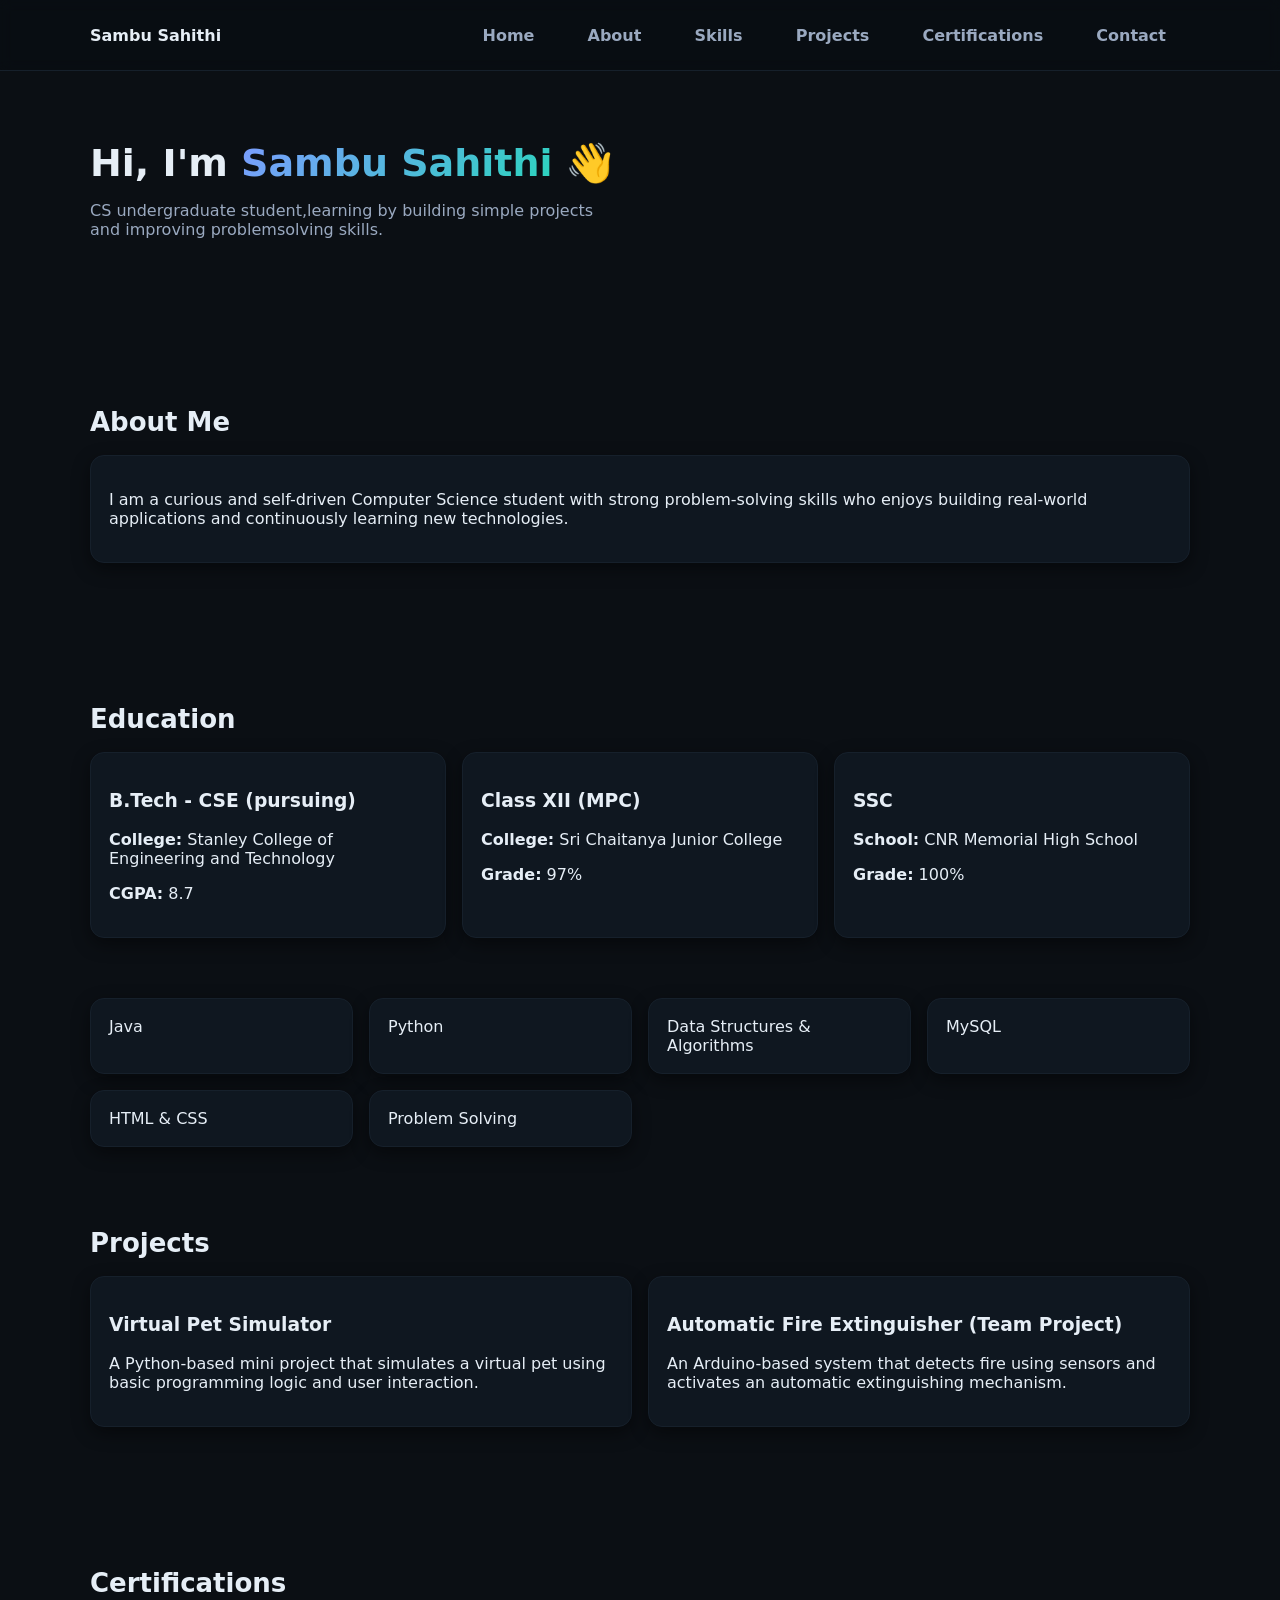
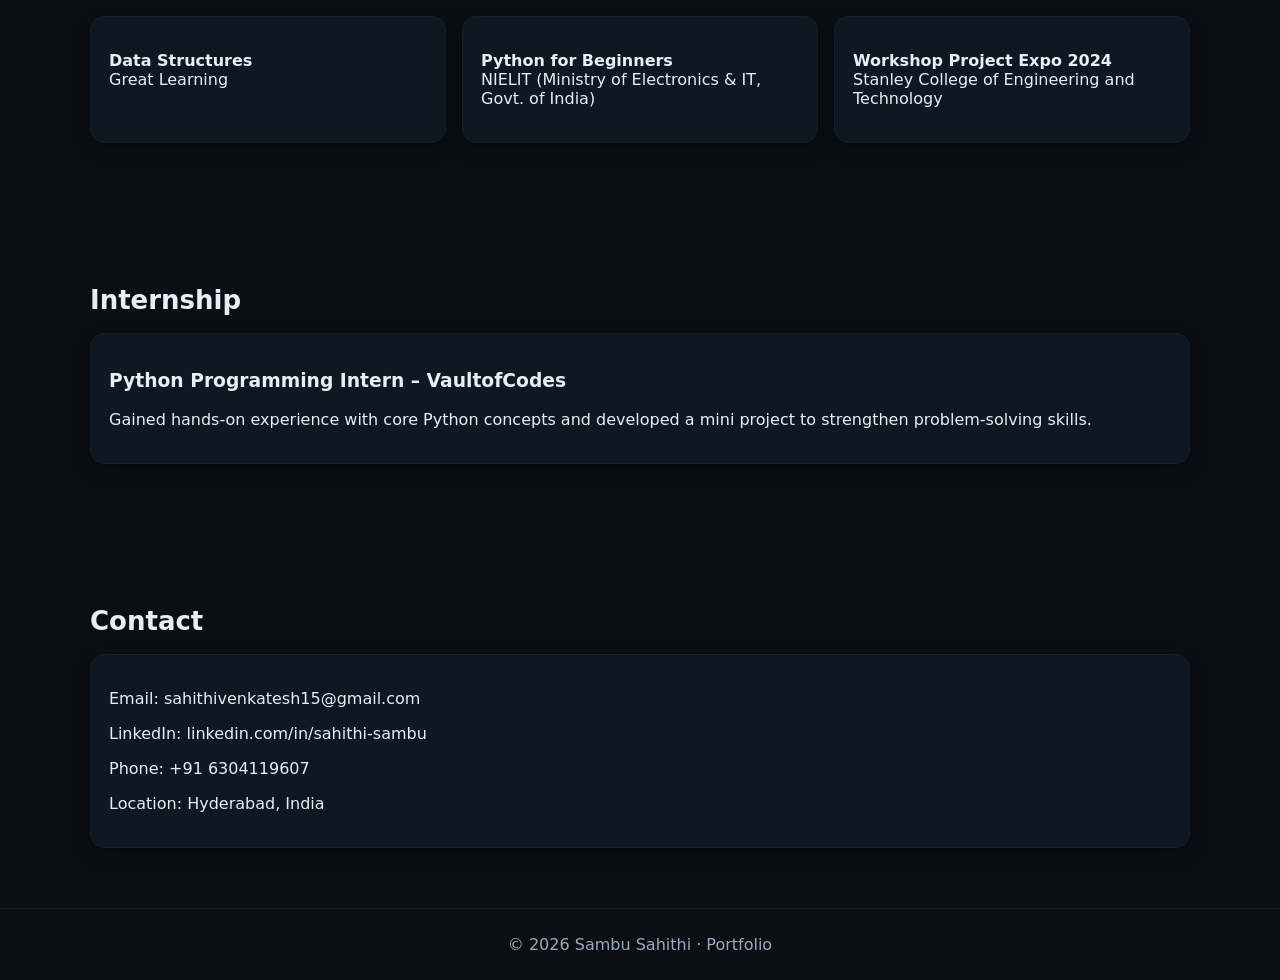
==== index.html @ d31cb3c0 "Update and rename sahithi.html to index.html" ====
<!DOCTYPE html>
<html lang="en">
<head>
  <meta charset="utf-8" />
  <meta name="viewport" content="width=device-width, initial-scale=1" />
  <title>Sambu Sahithi – Portfolio</title>
  <meta name="description" content="Portfolio of Sambu Sahithi, B.Tech student and Python learner." />

  <style>
    :root {
      --bg: #0b0f14;
      --panel: #0f1720;
      --text: #e6eef6;
      --muted: #9aa9c0;
      --accent: linear-gradient(135deg,#7c9cff,#2bd4bd);
      --border: #16202b;
      --radius: 14px;
      --shadow: 0 10px 30px rgba(2,8,23,.6);
      font-family: Inter, system-ui, -apple-system, Segoe UI, Roboto, Arial;
    }

    * { box-sizing: border-box; }
    body { margin:0; background:var(--bg); color:var(--text); }
    a { color:inherit; text-decoration:none; }
    .container { width:min(1100px,94%); margin:auto; }

    /* HEADER */
    header { position:sticky; top:0; z-index:100; backdrop-filter:blur(6px); background:rgba(8,12,18,.6); border-bottom:1px solid var(--border); }
    .header-inner { height:70px; display:flex; align-items:center; justify-content:space-between; }
    nav a { margin:0 14px; color:var(--muted); font-weight:600; padding:8px 10px; border-radius:8px; }
    nav a:hover { background:rgba(255,255,255,.04); color:var(--text); }

    /* HERO */
    .hero { display:grid; grid-template-columns:1.2fr .8fr; gap:30px; padding:70px 0; }
    .hero h1 { font-size:38px; margin:0 0 10px; }
    .accent { background:var(--accent); -webkit-background-clip:text; color:transparent; font-weight:800; }
    .lead { color:var(--muted); max-width:520px; }

    .meta { list-style:none; padding:0; margin:18px 0; display:flex; gap:14px; flex-wrap:wrap; color:var(--muted); }

    .cta { display:flex; gap:12px; flex-wrap:wrap; }

    /* BUTTONS */
    .btn { padding:10px 16px; border-radius:10px; background:var(--panel); border:1px solid var(--border); font-weight:600; }
    .btn.primary { background:linear-gradient(135deg,#7c9cff,#2bd4bd); color:#020617; }
    .btn.ghost { background:transparent; color:var(--muted); }

    /* PROFILE */
    .profile { background:var(--panel); border:1px solid var(--border); border-radius:18px; padding:22px; text-align:center; box-shadow:var(--shadow); }
    .avatar { width:150px; height:150px; border-radius:50%; object-fit:cover; border:3px solid #2bd4bd; margin-bottom:14px; }

    /* SECTIONS */
    section { padding:60px 0; }
    h2 { margin-bottom:18px; font-size:26px; }

    .grid { display:grid; gap:16px; }
    .grid-3 { grid-template-columns:repeat(auto-fit,minmax(240px,1fr)); }

    .card { background:var(--panel); border:1px solid var(--border); border-radius:14px; padding:18px; box-shadow:0 6px 18px rgba(0,0,0,.45); }

    footer { border-top:1px solid var(--border); text-align:center; padding:26px 0; color:var(--muted); }

    @media(max-width:900px){
      .hero{grid-template-columns:1fr; text-align:center;}
      .cta{justify-content:center;}
      nav{display:none;}
    }
  #typewriter{white-space:nowrap;}@keyframes blink{0%,50%{opacity:1}51%,100%{opacity:0}}.caret{display:inline-block;width:2px;height:1.1em;background:linear-gradient(180deg,#7c9cff,#2bd4bd);margin-left:6px;vertical-align:middle;animation:blink 1s infinite;} .cert-img{width:100%;border-radius:10px;margin-bottom:8px;}
</style>
</head>
<body>

<header>
  <div class="container header-inner">
    <strong>Sambu Sahithi</strong>
    <nav>
      <a href="#home">Home</a>
      <a href="#about">About</a>
      <a href="#skills">Skills</a>
      <a href="#projects">Projects</a>
      <a href="#certs">Certifications</a>
      <a href="#contact">Contact</a>
    </nav>
  </div>
</header>

<main class="container">

  <!-- HOME / HERO -->
  <section id="home" class="hero">
    <div>
      <h1>Hi, I'm <span class="accent"><span id="typewriter"></span></span> 👋</h1>
      <p class="lead">CS undergraduate student,learning by building simple projects and improving problemsolving skills.</p>

    
  </section>

  <!-- ABOUT -->
  <section id="about">
    <h2>About Me</h2>
    <div class="card">
      <p>
        I am a curious and self-driven Computer Science student with strong problem-solving skills who enjoys building real-world applications and continuously learning new technologies.
      </p>
    </div>
  </section>

  <!-- EDUCATION -->
  <section id="education">
  <h2>Education</h2>
  <div class="grid grid-3">

    <div class="card">
      <h3>B.Tech - CSE (pursuing)</h3>
      <p><strong>College:</strong> Stanley College of Engineering and Technology</p>
      <p><strong>CGPA:</strong> 8.7</p>

    </div>

    <div class="card">
      <h3>Class XII (MPC)</h3>
      <p><strong>College:</strong> Sri Chaitanya Junior College</p>
      <p><strong>Grade:</strong> 97%</p>
    </div>

    <div class="card">
      <h3>SSC</h3>
      <p><strong>School:</strong> CNR Memorial High School</p>
      <p><strong>Grade:</strong> 100%</p>
    </div>

  </div>
</section>

  <!-- SKILLS 
  <section id="skills">
    <h2>Skills</h2>
    <div class="grid grid-3">
      <div class="card">Java</div>
      <div class="card">Python</div>
      <div class="card">Logical Thinking</div>
      <div class="card">Problem Solving</div>
      <div class="card">HTML & CSS (Basics)</div>
      <div class="card">Willingness to Learn</div>
    </div>
  </section> -->
  <div class="grid grid-3">
  <div class="card">Java</div>
  <div class="card">Python</div>
  <div class="card">Data Structures & Algorithms</div>
  <div class="card">MySQL</div>
  <div class="card">HTML & CSS</div>
  <div class="card">Problem Solving</div>
</div>


  <!-- PROJECTS -->
<section id="projects">
  <h2>Projects</h2>
  <div class="grid grid-3">

    <div class="card">
      <h3>Virtual Pet Simulator</h3>
      <p>
        A Python-based mini project that simulates a virtual pet using basic programming logic and user interaction.
      </p>
    </div>

    <div class="card">
      <h3>Automatic Fire Extinguisher (Team Project)</h3>
      <p>
        An Arduino-based system that detects fire using sensors and activates an automatic extinguishing mechanism.
      </p>
    </div>

  </div>
</section>


  <!-- CERTIFICATIONS 
  <section id="certs">
  <h2>Certifications</h2>
  <div class="grid grid-3">
    <div class="card"><p><strong>Python for Beginners</strong><br>NIELIT, Govt. of India (2026)</p></div>
    <div class="card"><p><strong>Upcoming Certification</strong><br>Data / Software Domain</p></div>
  </div>
</section> -->
<!-- CERTIFICATIONS -->
<section id="certs">
  <h2>Certifications</h2>

  <div class="grid grid-3">
    <div class="card">
      <p><strong>Data Structures</strong><br>Great Learning</p>
    </div>

    <div class="card">
      <p>
        <strong>Python for Beginners</strong><br>
        NIELIT (Ministry of Electronics & IT, Govt. of India)
      </p>
    </div>


    <div class="card">
      <p><strong>Workshop Project Expo 2024</strong><br>
    Stanley College of Engineering and Technology</p>
    </div>
  </div>
</section>
<!-- internship-->
<section id="internship">
  <h2>Internship</h2>
  <div class="card">
    <h3>Python Programming Intern – VaultofCodes</h3>
    <p>
      Gained hands-on experience with core Python concepts and developed a mini project to strengthen problem-solving skills.
    </p>
  </div>
</section>


  <!-- CONTACT -->
  <section id="contact">
    <h2>Contact</h2>
    <div class="card">
      <p>Email: <a href="mailto:yourmail@gmail.com">sahithivenkatesh15@gmail.com</a></p>
       <p>LinkedIn:<a href="https://www.linkedin.com/in/sahithi-sambu" target="_blank" rel="noopener"> linkedin.com/in/sahithi-sambu</a>
      <p>Phone: <a href="tel:+916304119607">+91 6304119607</a></p>
        <p>Location: Hyderabad, India</p>
    </div>
  </section>

</main>

<footer>
  © 2026 Sambu Sahithi · Portfolio
</footer>

<script>
const text="Sambu Sahithi";
let i=0;
function type(){
 if(i<text.length){
  document.getElementById('typewriter').innerHTML+=text.charAt(i);
  i++;
  setTimeout(type,120);
 }
}
type();
</script>
</body>
</html>
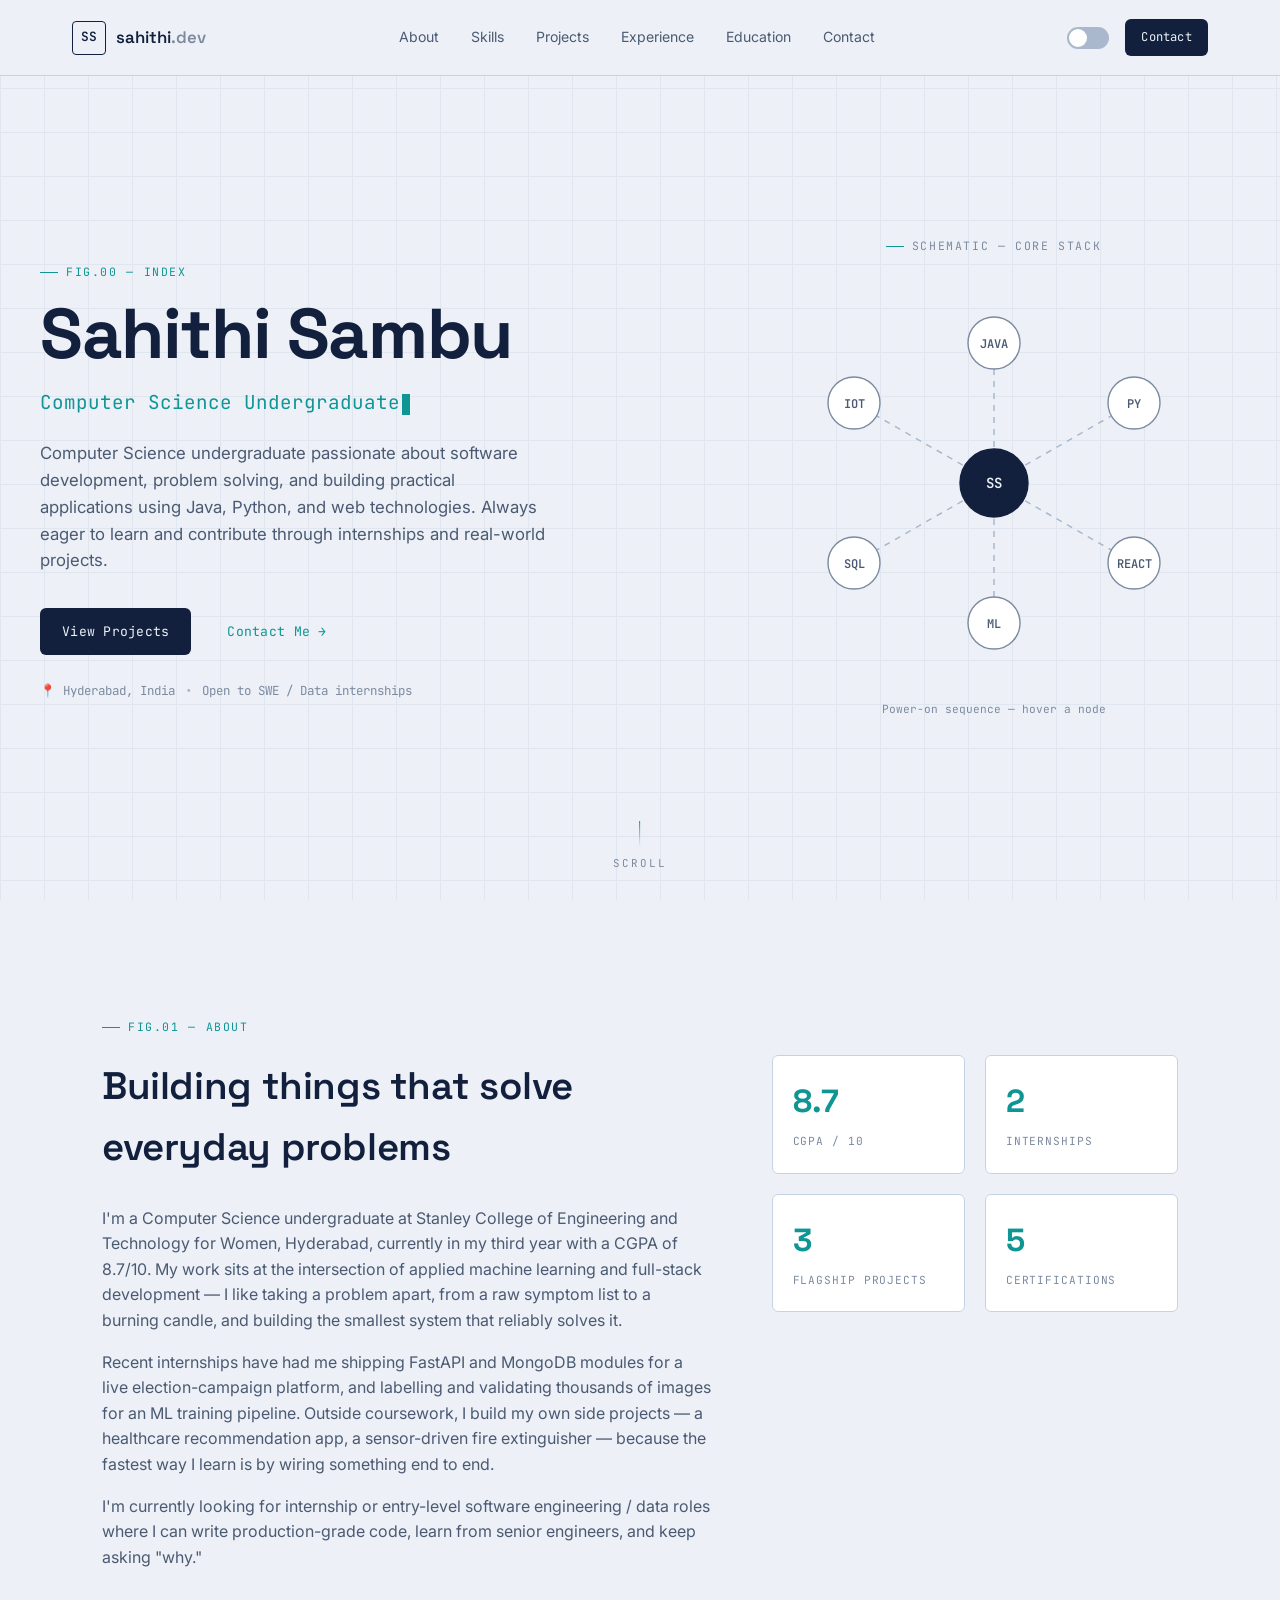
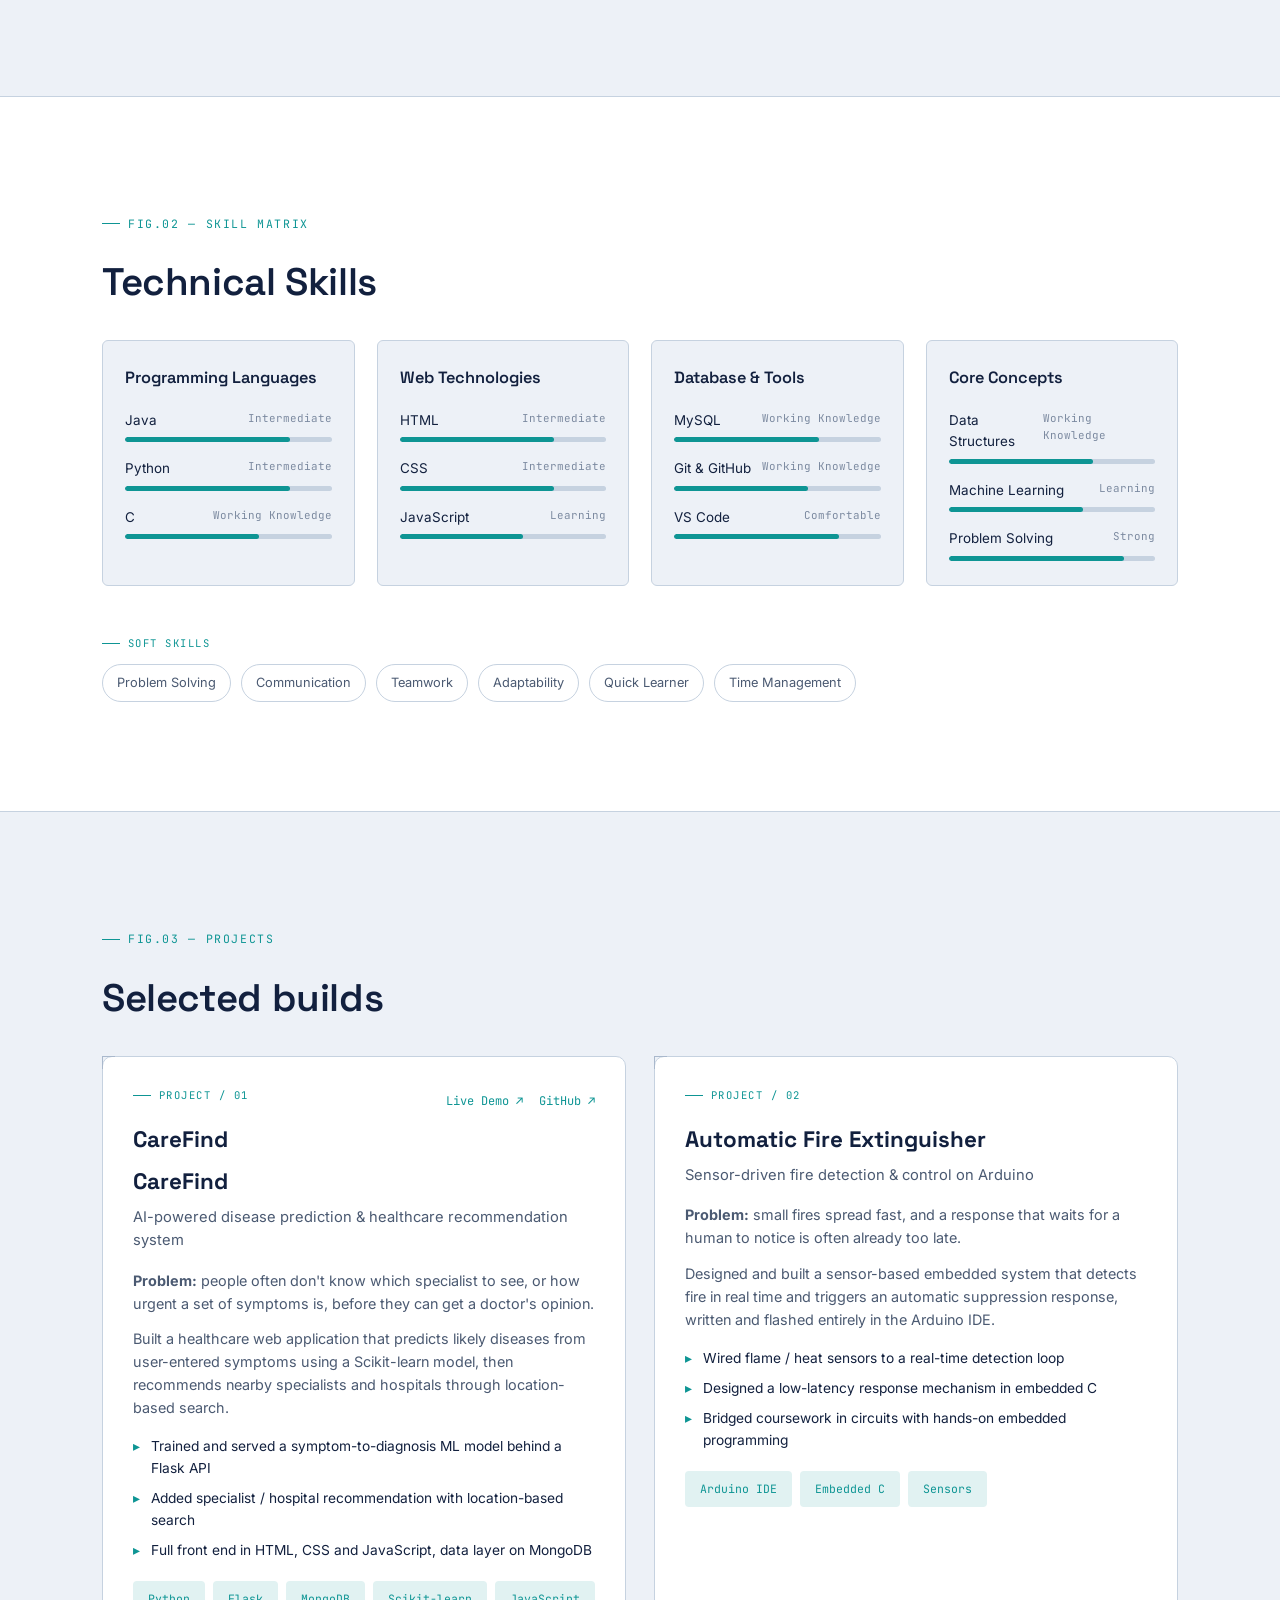
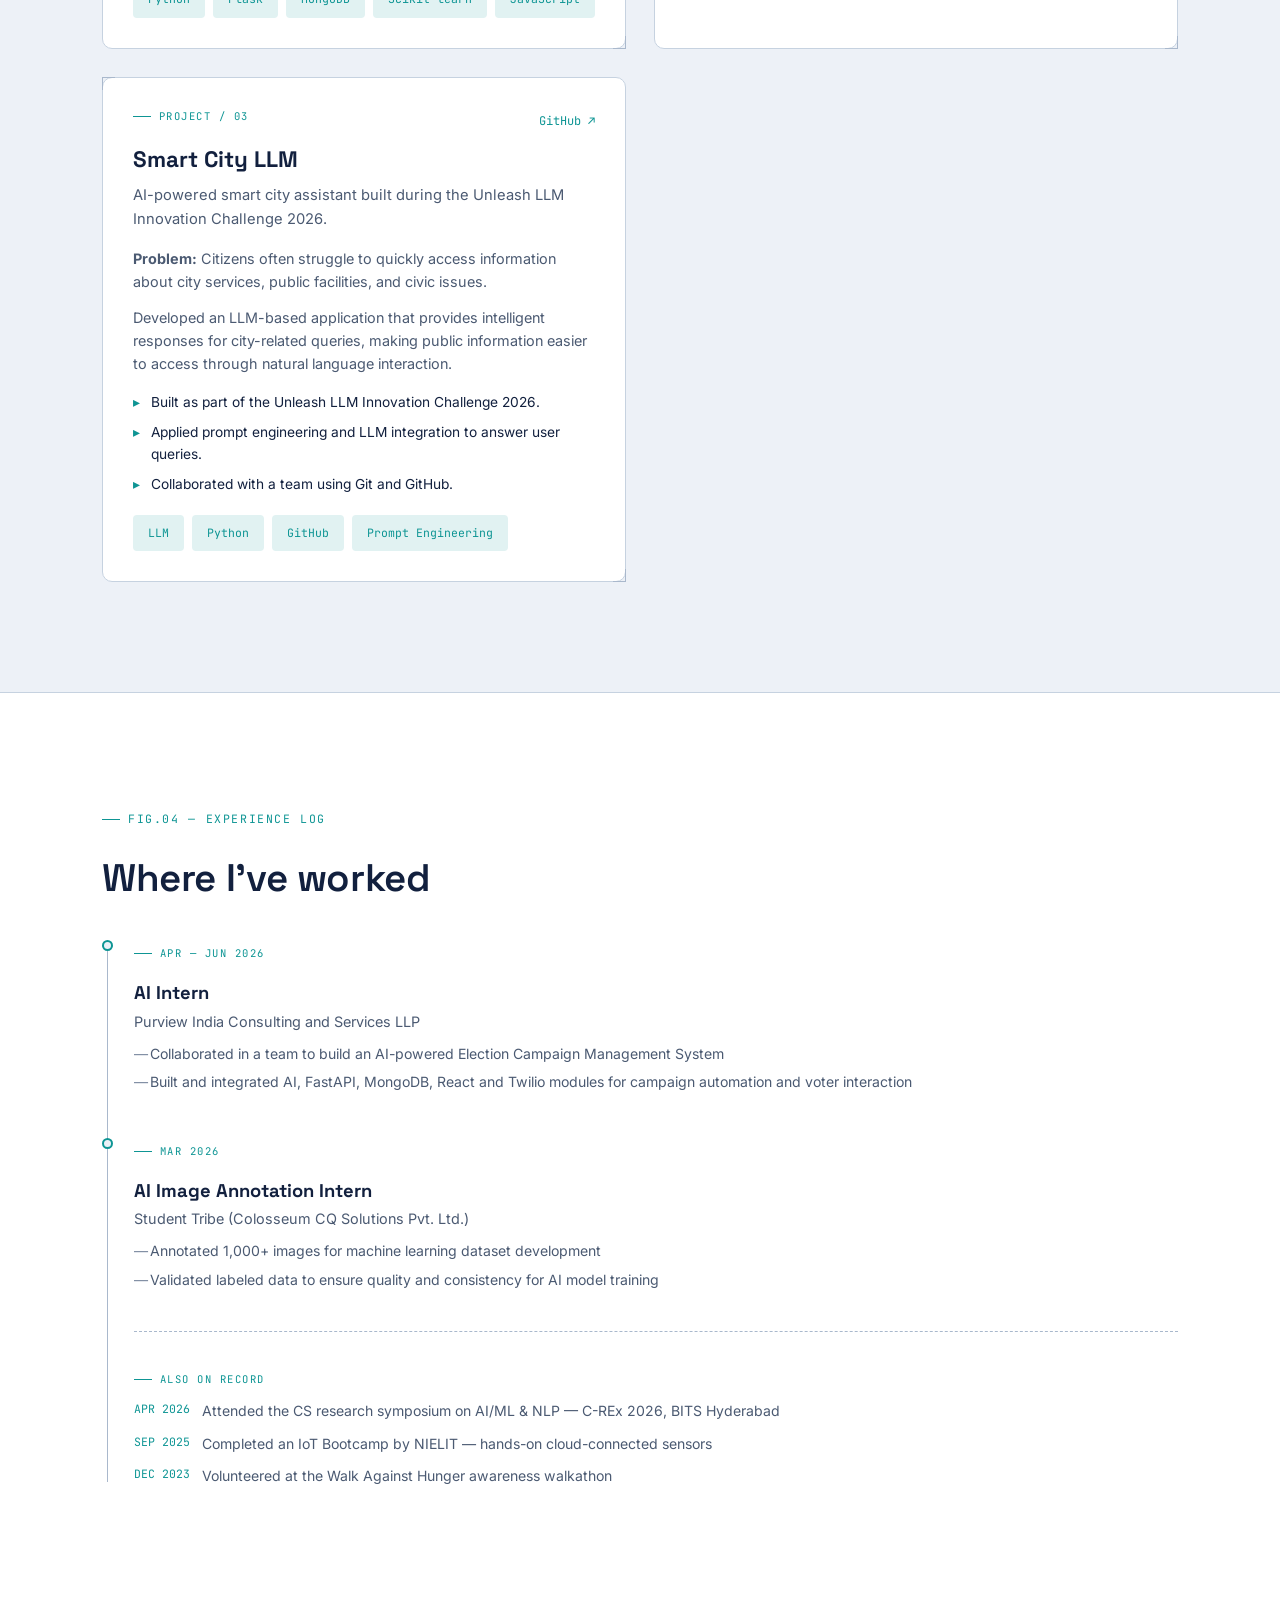
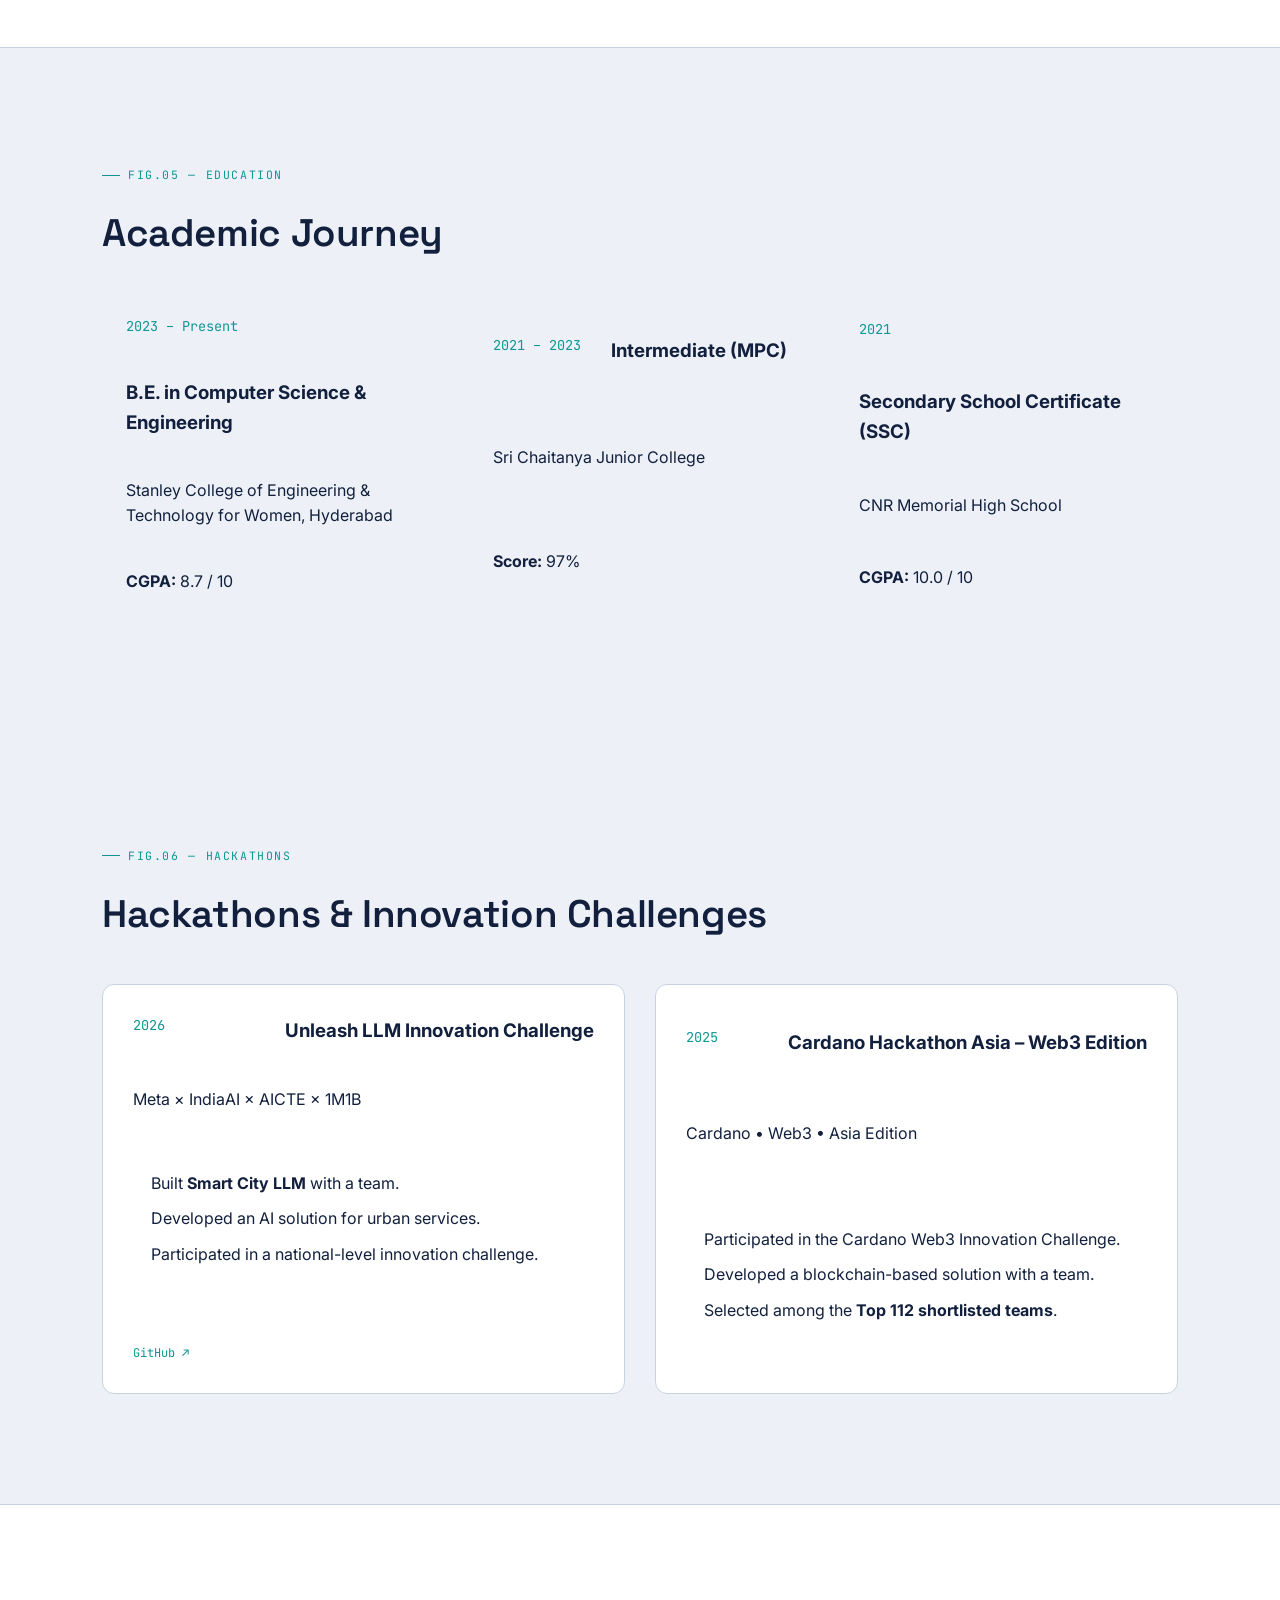
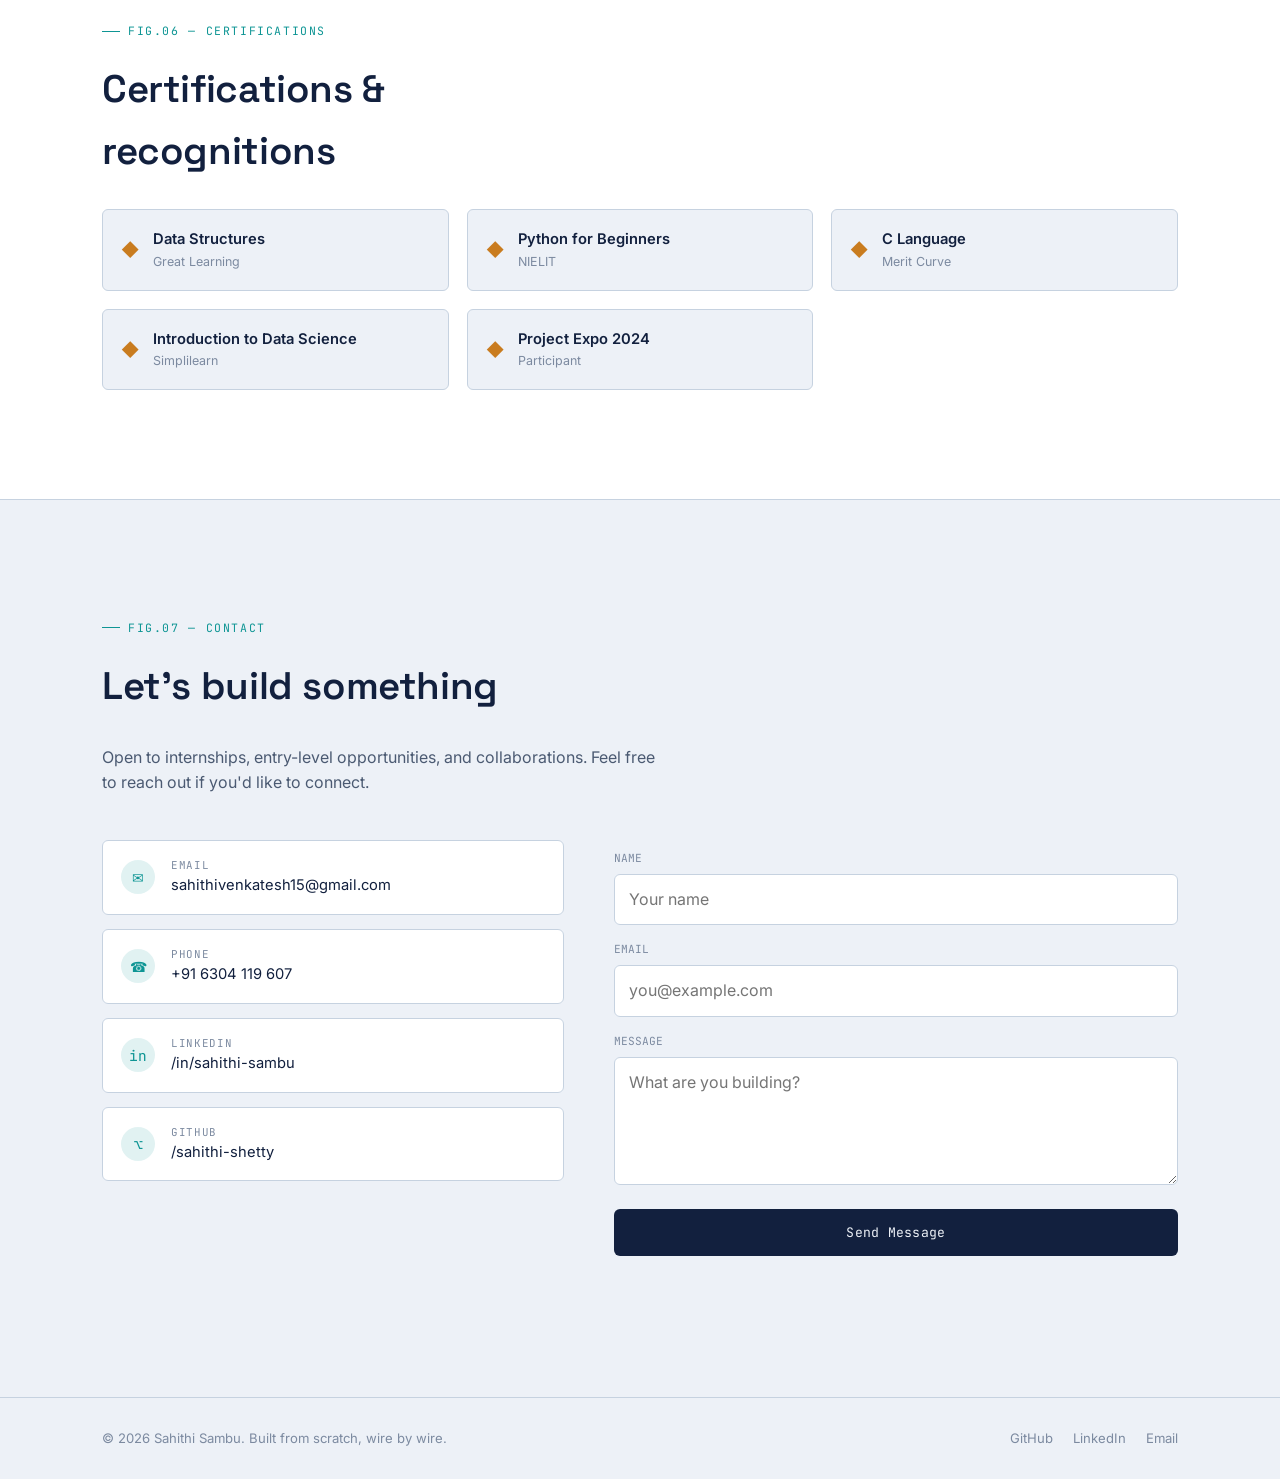
==== commit a320a881: "portfolio_redesign" ====
--- a/index.html
+++ b/index.html
@@ -1,253 +1,632 @@
 <!DOCTYPE html>
 <html lang="en">
 <head>
-  <meta charset="utf-8" />
-  <meta name="viewport" content="width=device-width, initial-scale=1" />
-  <title>Sambu Sahithi – Portfolio</title>
-  <meta name="description" content="Portfolio of Sambu Sahithi, B.Tech student and Python learner." />
-
-  <style>
-    :root {
-      --bg: #0b0f14;
-      --panel: #0f1720;
-      --text: #e6eef6;
-      --muted: #9aa9c0;
-      --accent: linear-gradient(135deg,#7c9cff,#2bd4bd);
-      --border: #16202b;
-      --radius: 14px;
-      --shadow: 0 10px 30px rgba(2,8,23,.6);
-      font-family: Inter, system-ui, -apple-system, Segoe UI, Roboto, Arial;
-    }
-
-    * { box-sizing: border-box; }
-    body { margin:0; background:var(--bg); color:var(--text); }
-    a { color:inherit; text-decoration:none; }
-    .container { width:min(1100px,94%); margin:auto; }
-
-    /* HEADER */
-    header { position:sticky; top:0; z-index:100; backdrop-filter:blur(6px); background:rgba(8,12,18,.6); border-bottom:1px solid var(--border); }
-    .header-inner { height:70px; display:flex; align-items:center; justify-content:space-between; }
-    nav a { margin:0 14px; color:var(--muted); font-weight:600; padding:8px 10px; border-radius:8px; }
-    nav a:hover { background:rgba(255,255,255,.04); color:var(--text); }
-
-    /* HERO */
-    .hero { display:grid; grid-template-columns:1.2fr .8fr; gap:30px; padding:70px 0; }
-    .hero h1 { font-size:38px; margin:0 0 10px; }
-    .accent { background:var(--accent); -webkit-background-clip:text; color:transparent; font-weight:800; }
-    .lead { color:var(--muted); max-width:520px; }
-
-    .meta { list-style:none; padding:0; margin:18px 0; display:flex; gap:14px; flex-wrap:wrap; color:var(--muted); }
-
-    .cta { display:flex; gap:12px; flex-wrap:wrap; }
-
-    /* BUTTONS */
-    .btn { padding:10px 16px; border-radius:10px; background:var(--panel); border:1px solid var(--border); font-weight:600; }
-    .btn.primary { background:linear-gradient(135deg,#7c9cff,#2bd4bd); color:#020617; }
-    .btn.ghost { background:transparent; color:var(--muted); }
-
-    /* PROFILE */
-    .profile { background:var(--panel); border:1px solid var(--border); border-radius:18px; padding:22px; text-align:center; box-shadow:var(--shadow); }
-    .avatar { width:150px; height:150px; border-radius:50%; object-fit:cover; border:3px solid #2bd4bd; margin-bottom:14px; }
-
-    /* SECTIONS */
-    section { padding:60px 0; }
-    h2 { margin-bottom:18px; font-size:26px; }
-
-    .grid { display:grid; gap:16px; }
-    .grid-3 { grid-template-columns:repeat(auto-fit,minmax(240px,1fr)); }
-
-    .card { background:var(--panel); border:1px solid var(--border); border-radius:14px; padding:18px; box-shadow:0 6px 18px rgba(0,0,0,.45); }
-
-    footer { border-top:1px solid var(--border); text-align:center; padding:26px 0; color:var(--muted); }
-
-    @media(max-width:900px){
-      .hero{grid-template-columns:1fr; text-align:center;}
-      .cta{justify-content:center;}
-      nav{display:none;}
-    }
-  #typewriter{white-space:nowrap;}@keyframes blink{0%,50%{opacity:1}51%,100%{opacity:0}}.caret{display:inline-block;width:2px;height:1.1em;background:linear-gradient(180deg,#7c9cff,#2bd4bd);margin-left:6px;vertical-align:middle;animation:blink 1s infinite;} .cert-img{width:100%;border-radius:10px;margin-bottom:8px;}
-</style>
+<meta charset="UTF-8">
+<meta name="viewport" content="width=device-width, initial-scale=1.0">
+<title>Sahithi Sambu — Computer Science Undergraduate &amp; Software Developer</title>
+<meta name="description" content="Portfolio of Sahithi Sambu, a Computer Science undergraduate in Hyderabad building with Java, Python, and machine learning — from disease-prediction web apps to Arduino fire detectors.">
+<meta name="keywords" content="Sahithi Sambu, Software Developer, Computer Science, Java, Python, React, Machine Learning, Hyderabad">
+<meta name="author" content="Sahithi Sambu">
+<meta property="og:title" content="Sahithi Sambu — Computer Science Undergraduate">
+<meta property="og:description" content="Portfolio: projects, skills and experience in software development and applied ML.">
+<meta property="og:type" content="website">
+<link rel="icon" href="data:image/svg+xml,%3Csvg xmlns='http://www.w3.org/2000/svg' viewBox='0 0 100 100'%3E%3Crect width='100' height='100' rx='20' fill='%2312203E'/%3E%3Ctext x='50' y='66' font-family='monospace' font-size='46' font-weight='700' fill='%232FD5C8' text-anchor='middle'%3ES%3C/text%3E%3C/svg%3E">
+<link rel="preconnect" href="https://fonts.googleapis.com">
+<link rel="preconnect" href="https://fonts.gstatic.com" crossorigin>
+<link href="https://fonts.googleapis.com/css2?family=Space+Grotesk:wght@400;500;600;700&family=Inter:wght@400;500;600&family=JetBrains+Mono:wght@400;500;600&display=swap" rel="stylesheet">
+<link rel="stylesheet" href="style.css">
 </head>
-<body>
-
-<header>
-  <div class="container header-inner">
-    <strong>Sambu Sahithi</strong>
-    <nav>
-      <a href="#home">Home</a>
-      <a href="#about">About</a>
-      <a href="#skills">Skills</a>
-      <a href="#projects">Projects</a>
-      <a href="#certs">Certifications</a>
-      <a href="#contact">Contact</a>
+<body data-theme="light">
+
+<!-- Grid backdrop -->
+<div class="blueprint-grid" aria-hidden="true"></div>
+
+<!-- ===== NAV ===== -->
+<header class="nav" id="nav">
+  <div class="nav-inner">
+    <a href="#top" class="logo" aria-label="Sahithi Sambu — home">
+      <span class="logo-mark">SS</span>
+      <span class="logo-text">sahithi<span class="dim">.dev</span></span>
+    </a>
+
+    <nav class="nav-links" id="navLinks">
+      <a href="#about" data-nav>About</a>
+      <a href="#skills" data-nav>Skills</a>
+      <a href="#projects" data-nav>Projects</a>
+      <a href="#experience" data-nav>Experience</a>
+      <a href="#education" data-nav>Education</a>
+      <a href="#contact" data-nav>Contact</a>
     </nav>
+
+    <div class="nav-actions">
+      <button class="theme-toggle" id="themeToggle" aria-label="Toggle dark mode" title="Toggle theme">
+        <span class="switch-track"><span class="switch-thumb"></span></span>
+      </button>
+      <a href="#contact" class="btn btn-small btn-solid">Contact</a>
+      <button class="hamburger" id="hamburger" aria-label="Open menu" aria-expanded="false">
+        <span></span><span></span><span></span>
+      </button>
+    </div>
   </div>
 </header>
 
-<main class="container">
-
-  <!-- HOME / HERO -->
-  <section id="home" class="hero">
-    <div>
-      <h1>Hi, I'm <span class="accent"><span id="typewriter"></span></span> 👋</h1>
-      <p class="lead">CS undergraduate student,learning by building simple projects and improving problemsolving skills.</p>
-
-    
+<main id="top">
+
+  <!-- ===== HERO ===== -->
+  <section class="hero" id="hero">
+    <div class="hero-inner">
+      <div class="hero-copy">
+        <p class="fig-label">FIG.00 — INDEX</p>
+        <h1 class="hero-name">Sahithi&nbsp;Sambu</h1>
+        <p class="hero-role">
+          <span class="typed" id="typedRole"></span><span class="cursor" aria-hidden="true">&nbsp;</span>
+        </p>
+        <p class="hero-tagline">
+          Computer Science undergraduate passionate about software development, problem solving, and building practical applications using Java, Python, and web technologies. Always eager to learn and contribute through internships and real-world projects.
+        </p>
+        <div class="hero-actions">
+          <a href="#projects" class="btn btn-solid">View Projects</a>
+          <a href="#contact" class="btn btn-ghost">Contact Me →</a>
+        </div>
+        <div class="hero-meta">
+          <span>📍 Hyderabad, India</span>
+          <span class="dot">•</span>
+          <span>Open to SWE / Data internships</span>
+        </div>
+      </div>
+
+      <div class="hero-diagram" aria-hidden="true">
+        <p class="fig-label diagram-label">SCHEMATIC — CORE STACK</p>
+        <svg id="circuitSvg" viewBox="0 0 420 420" fill="none" xmlns="http://www.w3.org/2000/svg">
+          <!-- traces -->
+          <g class="traces" stroke-width="1.5">
+            <path class="trace" d="M210 210 L210 70" />
+            <path class="trace" d="M210 210 L350 130" />
+            <path class="trace" d="M210 210 L350 290" />
+            <path class="trace" d="M210 210 L210 350" />
+            <path class="trace" d="M210 210 L70 290" />
+            <path class="trace" d="M210 210 L70 130" />
+          </g>
+          <!-- core -->
+          <g class="node node-core">
+            <circle cx="210" cy="210" r="34" />
+            <text x="210" y="215" text-anchor="middle">SS</text>
+          </g>
+          <!-- satellites -->
+          <g class="node" data-i="1"><circle cx="210" cy="70" r="26"/><text x="210" y="75" text-anchor="middle">JAVA</text></g>
+          <g class="node" data-i="2"><circle cx="350" cy="130" r="26"/><text x="350" y="135" text-anchor="middle">PY</text></g>
+          <g class="node" data-i="3"><circle cx="350" cy="290" r="26"/><text x="350" y="295" text-anchor="middle">REACT</text></g>
+          <g class="node" data-i="4"><circle cx="210" cy="350" r="26"/><text x="210" y="355" text-anchor="middle">ML</text></g>
+          <g class="node" data-i="5"><circle cx="70" cy="290" r="26"/><text x="70" y="295" text-anchor="middle">SQL</text></g>
+          <g class="node" data-i="6"><circle cx="70" cy="130" r="26"/><text x="70" y="135" text-anchor="middle">IOT</text></g>
+        </svg>
+        <p class="diagram-caption">Power-on sequence — hover a node</p>
+      </div>
+    </div>
+    <a href="#about" class="scroll-cue" aria-label="Scroll to About">
+      <span class="scroll-line"></span> SCROLL
+    </a>
   </section>
 
-  <!-- ABOUT -->
-  <section id="about">
-    <h2>About Me</h2>
-    <div class="card">
-      <p>
-        I am a curious and self-driven Computer Science student with strong problem-solving skills who enjoys building real-world applications and continuously learning new technologies.
-      </p>
+  <!-- ===== ABOUT ===== -->
+  <section class="section" id="about">
+    <div class="section-inner">
+      <p class="fig-label">FIG.01 — ABOUT</p>
+      <div class="about-grid">
+        <div class="about-copy">
+          <h2 class="section-title">Building things that solve everyday problems</h2>
+          <p>
+            I'm a Computer Science undergraduate at Stanley College of Engineering and Technology
+            for Women, Hyderabad, currently in my third year with a CGPA of 8.7/10. My work sits at
+            the intersection of applied machine learning and full-stack development — I like taking
+            a problem apart, from a raw symptom list to a burning candle, and building the smallest
+            system that reliably solves it.
+          </p>
+          <p>
+            Recent internships have had me shipping FastAPI and MongoDB modules for a live
+            election-campaign platform, and labelling and validating thousands of images for an ML
+            training pipeline. Outside coursework, I build my own side projects — a healthcare
+            recommendation app, a sensor-driven fire extinguisher — because the fastest way I learn
+            is by wiring something end to end.
+          </p>
+          <p>
+            I'm currently looking for internship or entry-level software engineering / data roles
+            where I can write production-grade code, learn from senior engineers, and keep asking "why."
+          </p>
+        </div>
+        <div class="about-readouts">
+          <div class="readout">
+            <span class="readout-value" data-count="8.7" data-decimal="true">0.0</span>
+            <span class="readout-label">CGPA / 10</span>
+          </div>
+          <div class="readout">
+            <span class="readout-value" data-count="2"></span>
+            <span class="readout-label">Internships</span>
+          </div>
+          <div class="readout">
+            <span class="readout-value" data-count="3">0</span>
+            <span class="readout-label">Flagship Projects</span>
+          </div>
+          <div class="readout">
+            <span class="readout-value" data-count="5">0</span>
+            <span class="readout-label">Certifications</span>
+          </div>
+        </div>
+      </div>
     </div>
   </section>
 
-  <!-- EDUCATION -->
-  <section id="education">
-  <h2>Education</h2>
-  <div class="grid grid-3">
-
-    <div class="card">
-      <h3>B.Tech - CSE (pursuing)</h3>
-      <p><strong>College:</strong> Stanley College of Engineering and Technology</p>
-      <p><strong>CGPA:</strong> 8.7</p>
-
-    </div>
-
-    <div class="card">
-      <h3>Class XII (MPC)</h3>
-      <p><strong>College:</strong> Sri Chaitanya Junior College</p>
-      <p><strong>Grade:</strong> 97%</p>
-    </div>
-
-    <div class="card">
-      <h3>SSC</h3>
-      <p><strong>School:</strong> CNR Memorial High School</p>
-      <p><strong>Grade:</strong> 100%</p>
+  <!-- ===== SKILLS ===== -->
+  <section class="section section-alt" id="skills">
+  <div class="section-inner">
+    <p class="fig-label">FIG.02 — SKILL MATRIX</p>
+    <h2 class="section-title">Technical Skills</h2>
+
+    <div class="skills-grid">
+
+      <!-- Languages -->
+      <div class="skill-card">
+        <h3>Programming Languages</h3>
+        <ul class="meter-list">
+          <li>
+            <div class="meter-row">
+              <span>Java</span>
+              <span class="meter-level">Intermediate</span>
+            </div>
+            <div class="meter"><div class="meter-fill" style="--w:80%"></div></div>
+          </li>
+
+          <li>
+            <div class="meter-row">
+              <span>Python</span>
+              <span class="meter-level">Intermediate</span>
+            </div>
+            <div class="meter"><div class="meter-fill" style="--w:80%"></div></div>
+          </li>
+
+          <li>
+            <div class="meter-row">
+              <span>C</span>
+              <span class="meter-level">Working Knowledge</span>
+            </div>
+            <div class="meter"><div class="meter-fill" style="--w:65%"></div></div>
+          </li>
+        </ul>
+      </div>
+
+      <!-- Web -->
+      <div class="skill-card">
+        <h3>Web Technologies</h3>
+        <ul class="meter-list">
+          <li>
+            <div class="meter-row">
+              <span>HTML</span>
+              <span class="meter-level">Intermediate</span>
+            </div>
+            <div class="meter"><div class="meter-fill" style="--w:75%"></div></div>
+          </li>
+
+          <li>
+            <div class="meter-row">
+              <span>CSS</span>
+              <span class="meter-level">Intermediate</span>
+            </div>
+            <div class="meter"><div class="meter-fill" style="--w:75%"></div></div>
+          </li>
+
+          <li>
+            <div class="meter-row">
+              <span>JavaScript</span>
+              <span class="meter-level">Learning</span>
+            </div>
+            <div class="meter"><div class="meter-fill" style="--w:60%"></div></div>
+          </li>
+        </ul>
+      </div>
+
+      <!-- Database & Tools -->
+      <div class="skill-card">
+        <h3>Database & Tools</h3>
+        <ul class="meter-list">
+          <li>
+            <div class="meter-row">
+              <span>MySQL</span>
+              <span class="meter-level">Working Knowledge</span>
+            </div>
+            <div class="meter"><div class="meter-fill" style="--w:70%"></div></div>
+          </li>
+
+          <li>
+            <div class="meter-row">
+              <span>Git & GitHub</span>
+              <span class="meter-level">Working Knowledge</span>
+            </div>
+            <div class="meter"><div class="meter-fill" style="--w:65%"></div></div>
+          </li>
+
+          <li>
+            <div class="meter-row">
+              <span>VS Code</span>
+              <span class="meter-level">Comfortable</span>
+            </div>
+            <div class="meter"><div class="meter-fill" style="--w:80%"></div></div>
+          </li>
+        </ul>
+      </div>
+
+      <!-- Core Concepts -->
+      <div class="skill-card">
+        <h3>Core Concepts</h3>
+        <ul class="meter-list">
+          <li>
+            <div class="meter-row">
+              <span>Data Structures</span>
+              <span class="meter-level">Working Knowledge</span>
+            </div>
+            <div class="meter"><div class="meter-fill" style="--w:70%"></div></div>
+          </li>
+
+          <li>
+            <div class="meter-row">
+              <span>Machine Learning</span>
+              <span class="meter-level">Learning</span>
+            </div>
+            <div class="meter"><div class="meter-fill" style="--w:65%"></div></div>
+          </li>
+
+          <li>
+            <div class="meter-row">
+              <span>Problem Solving</span>
+              <span class="meter-level">Strong</span>
+            </div>
+            <div class="meter"><div class="meter-fill" style="--w:85%"></div></div>
+          </li>
+        </ul>
+      </div>
+
+    </div>
+
+    <div class="soft-skills">
+      <span class="fig-label small">SOFT SKILLS</span>
+
+      <div class="chip-row">
+        <span class="chip">Problem Solving</span>
+        <span class="chip">Communication</span>
+        <span class="chip">Teamwork</span>
+        <span class="chip">Adaptability</span>
+        <span class="chip">Quick Learner</span>
+        <span class="chip">Time Management</span>
+      </div>
     </div>
 
   </div>
 </section>
-
-  <!-- SKILLS 
-  <section id="skills">
-    <h2>Skills</h2>
-    <div class="grid grid-3">
-      <div class="card">Java</div>
-      <div class="card">Python</div>
-      <div class="card">Logical Thinking</div>
-      <div class="card">Problem Solving</div>
-      <div class="card">HTML & CSS (Basics)</div>
-      <div class="card">Willingness to Learn</div>
-    </div>
-  </section> -->
-  <div class="grid grid-3">
-  <div class="card">Java</div>
-  <div class="card">Python</div>
-  <div class="card">Data Structures & Algorithms</div>
-  <div class="card">MySQL</div>
-  <div class="card">HTML & CSS</div>
-  <div class="card">Problem Solving</div>
-</div>
-
-
-  <!-- PROJECTS -->
-<section id="projects">
-  <h2>Projects</h2>
-  <div class="grid grid-3">
-
-    <div class="card">
-      <h3>Virtual Pet Simulator</h3>
-      <p>
-        A Python-based mini project that simulates a virtual pet using basic programming logic and user interaction.
-      </p>
-    </div>
-
-    <div class="card">
-      <h3>Automatic Fire Extinguisher (Team Project)</h3>
-      <p>
-        An Arduino-based system that detects fire using sensors and activates an automatic extinguishing mechanism.
-      </p>
-    </div>
-
+  <!-- ===== PROJECTS ===== -->
+  <section class="section" id="projects">
+    <div class="section-inner">
+      <p class="fig-label">FIG.03 — PROJECTS</p>
+      <h2 class="section-title">Selected builds</h2>
+      <div class="project-grid">
+
+        <article class="project-card">
+          <div class="project-card-top">
+    <span class="fig-label small">PROJECT / 01</span>
+
+    <div class="project-links">
+        <a href="https://carefind.onrender.com/" target="_blank" rel="noopener">
+            Live Demo ↗
+        </a>
+
+        <a href="https://github.com/sahithi-shetty/CareFind" target="_blank" rel="noopener">
+            GitHub ↗
+        </a>
+    </div>
+</div> <!-- THIS WAS MISSING -->
+
+<h3>CareFind</h3>
+          <h3>CareFind</h3>
+          <p class="project-sub">AI-powered disease prediction &amp; healthcare recommendation system</p>
+          <p class="project-problem">
+            <strong>Problem:</strong> people often don't know which specialist to see, or how urgent
+            a set of symptoms is, before they can get a doctor's opinion.
+          </p>
+          <p class="project-detail">
+            Built a healthcare web application that predicts likely diseases from user-entered
+            symptoms using a Scikit-learn model, then recommends nearby specialists and hospitals
+            through location-based search.
+          </p>
+          <ul class="project-achievements">
+            <li>Trained and served a symptom-to-diagnosis ML model behind a Flask API</li>
+            <li>Added specialist / hospital recommendation with location-based search</li>
+            <li>Full front end in HTML, CSS and JavaScript, data layer on MongoDB</li>
+          </ul>
+          <div class="tech-row">
+            <span class="chip mono">Python</span><span class="chip mono">Flask</span>
+            <span class="chip mono">MongoDB</span><span class="chip mono">Scikit-learn</span>
+            <span class="chip mono">JavaScript</span>
+          </div>
+        </article>
+
+        <article class="project-card">
+          <div class="project-card-top">
+            <span class="fig-label small">PROJECT / 02</span>
+            <div class="project-links">
+            </div>
+          </div>
+          <h3>Automatic Fire Extinguisher</h3>
+          <p class="project-sub">Sensor-driven fire detection &amp; control on Arduino</p>
+          <p class="project-problem">
+            <strong>Problem:</strong> small fires spread fast, and a response that waits for a human
+            to notice is often already too late.
+          </p>
+          <p class="project-detail">
+            Designed and built a sensor-based embedded system that detects fire in real time and
+            triggers an automatic suppression response, written and flashed entirely in the Arduino
+            IDE.
+          </p>
+          <ul class="project-achievements">
+            <li>Wired flame / heat sensors to a real-time detection loop</li>
+            <li>Designed a low-latency response mechanism in embedded C</li>
+            <li>Bridged coursework in circuits with hands-on embedded programming</li>
+          </ul>
+          <div class="tech-row">
+            <span class="chip mono">Arduino IDE</span><span class="chip mono">Embedded C</span>
+            <span class="chip mono">Sensors</span>
+          </div>
+        </article>
+        <article class="project-card">
+  <div class="project-card-top">
+    <span class="fig-label small">PROJECT / 03</span>
+
+    <div class="project-links">
+      <a href="https://github.com/sahithi-shetty/smart-city-llm" target="_blank" rel="noopener">
+        GitHub ↗
+      </a>
+    </div>
+  </div>
+
+  <h3>Smart City LLM</h3>
+
+  <p class="project-sub">
+    AI-powered smart city assistant built during the Unleash LLM Innovation Challenge 2026.
+  </p>
+
+  <p class="project-problem">
+    <strong>Problem:</strong> Citizens often struggle to quickly access information about city services, public facilities, and civic issues.
+  </p>
+
+  <p class="project-detail">
+    Developed an LLM-based application that provides intelligent responses for city-related queries, making public information easier to access through natural language interaction.
+  </p>
+
+  <ul class="project-achievements">
+    <li>Built as part of the Unleash LLM Innovation Challenge 2026.</li>
+    <li>Applied prompt engineering and LLM integration to answer user queries.</li>
+    <li>Collaborated with a team using Git and GitHub.</li>
+  </ul>
+
+  <div class="tech-row">
+    <span class="chip mono">LLM</span>
+    <span class="chip mono">Python</span>
+    <span class="chip mono">GitHub</span>
+    <span class="chip mono">Prompt Engineering</span>
+  </div>
+</article>
+
+      </div>
+    </div>
+  </section>
+
+  <!-- ===== EXPERIENCE ===== -->
+  <section class="section section-alt" id="experience">
+    <div class="section-inner">
+      <p class="fig-label">FIG.04 — EXPERIENCE LOG</p>
+      <h2 class="section-title">Where I've worked</h2>
+
+      <div class="timeline">
+        <div class="timeline-item">
+          <div class="timeline-dot"></div>
+          <div class="timeline-content">
+            <span class="fig-label small">APR — JUN 2026</span>
+            <h3>AI Intern</h3>
+            <p class="timeline-org">Purview India Consulting and Services LLP</p>
+            <ul>
+              <li>Collaborated in a team to build an AI-powered Election Campaign Management System</li>
+              <li>Built and integrated AI, FastAPI, MongoDB, React and Twilio modules for campaign automation and voter interaction</li>
+            </ul>
+          </div>
+        </div>
+
+        <div class="timeline-item">
+          <div class="timeline-dot"></div>
+          <div class="timeline-content">
+            <span class="fig-label small">MAR 2026</span>
+            <h3>AI Image Annotation Intern</h3>
+            <p class="timeline-org">Student Tribe (Colosseum CQ Solutions Pvt. Ltd.)</p>
+            <ul>
+              <li>Annotated 1,000+ images for machine learning dataset development</li>
+              <li>Validated labeled data to ensure quality and consistency for AI model training</li>
+            </ul>
+          </div>
+        </div>
+
+        
+
+      <div class="activity-log">
+        <span class="fig-label small">ALSO ON RECORD</span>
+        <ul class="activity-list">
+          <li><span class="mono-date">APR 2026</span> Attended the CS research symposium on AI/ML &amp; NLP — C-REx 2026, BITS Hyderabad</li>
+          <li><span class="mono-date">SEP 2025</span> Completed an IoT Bootcamp by NIELIT — hands-on cloud-connected sensors</li>
+          <li><span class="mono-date">DEC 2023</span> Volunteered at the Walk Against Hunger awareness walkathon</li>
+        </ul>
+      </div>
+    </div>
+  </section>
+
+  <!-- ===== EDUCATION ===== -->
+  <section class="section" id="education">
+  <div class="section-inner">
+    <p class="fig-label">FIG.05 — EDUCATION</p>
+    <h2 class="section-title">Academic Journey</h2>
+
+    <div class="education-grid">
+
+      <article class="edu-card">
+        <span class="edu-year">2023 – Present</span>
+        <h3>B.E. in Computer Science & Engineering</h3>
+        <p class="edu-school">
+          Stanley College of Engineering & Technology for Women, Hyderabad
+        </p>
+        <p><strong>CGPA:</strong> 8.7 / 10</p>
+      </article>
+
+      <article class="edu-card">
+        <span class="edu-year">2021 – 2023</span>
+        <h3>Intermediate (MPC)</h3>
+        <p class="edu-school">
+          Sri Chaitanya Junior College
+        </p>
+        <p><strong>Score:</strong> 97%</p>
+      </article>
+
+      <article class="edu-card">
+        <span class="edu-year">2021</span>
+        <h3>Secondary School Certificate (SSC)</h3>
+        <p class="edu-school">
+          CNR Memorial High School
+        </p>
+        <p><strong>CGPA:</strong> 10.0 / 10</p>
+      </article>
+
+    </div>
   </div>
 </section>
 
-
-  <!-- CERTIFICATIONS 
-  <section id="certs">
-  <h2>Certifications</h2>
-  <div class="grid grid-3">
-    <div class="card"><p><strong>Python for Beginners</strong><br>NIELIT, Govt. of India (2026)</p></div>
-    <div class="card"><p><strong>Upcoming Certification</strong><br>Data / Software Domain</p></div>
-  </div>
-</section> -->
-<!-- CERTIFICATIONS -->
-<section id="certs">
-  <h2>Certifications</h2>
-
-  <div class="grid grid-3">
-    <div class="card">
-      <p><strong>Data Structures</strong><br>Great Learning</p>
-    </div>
-
-    <div class="card">
-      <p>
-        <strong>Python for Beginners</strong><br>
-        NIELIT (Ministry of Electronics & IT, Govt. of India)
-      </p>
-    </div>
-
-
-    <div class="card">
-      <p><strong>Workshop Project Expo 2024</strong><br>
-    Stanley College of Engineering and Technology</p>
+ <!-- ===== HACKATHONS ===== -->
+<section class="section" id="hackathons">
+  <div class="section-inner">
+    <p class="fig-label">FIG.06 — HACKATHONS</p>
+
+    <h2 class="section-title">Hackathons & Innovation Challenges</h2>
+
+    <div class="education-grid">
+
+      <!-- Hackathon 1 -->
+      <article class="edu-card">
+        <span class="edu-year">2026</span>
+
+        <h3>Unleash LLM Innovation Challenge</h3>
+
+        <p class="edu-school">
+          Meta × IndiaAI × AICTE × 1M1B
+        </p>
+
+        <ul>
+          <li>Built <strong>Smart City LLM</strong> with a team.</li>
+          <li>Developed an AI solution for urban services.</li>
+          <li>Participated in a national-level innovation challenge.</li>
+        </ul>
+
+        <div class="project-links">
+          <a href="YOUR_GITHUB_LINK" target="_blank">GitHub ↗</a>
+        </div>
+      </article>
+
+      <!-- Hackathon 2 -->
+      <article class="edu-card">
+        <span class="edu-year">2025</span>
+
+        <h3>Cardano Hackathon Asia – Web3 Edition</h3>
+
+        <p class="edu-school">
+          Cardano • Web3 • Asia Edition
+        </p>
+
+        <ul>
+          <li>Participated in the Cardano Web3 Innovation Challenge.</li>
+          <li>Developed a blockchain-based solution with a team.</li>
+          <li>Selected among the <strong>Top 112 shortlisted teams</strong>.</li>
+        </ul>
+
+        
+      </article>
+
     </div>
   </div>
 </section>
-<!-- internship-->
-<section id="internship">
-  <h2>Internship</h2>
-  <div class="card">
-    <h3>Python Programming Intern – VaultofCodes</h3>
-    <p>
-      Gained hands-on experience with core Python concepts and developed a mini project to strengthen problem-solving skills.
-    </p>
+  <!-- ===== CERTIFICATIONS ===== -->
+  <section class="section section-alt" id="certifications">
+    <div class="section-inner">
+      <p class="fig-label">FIG.06 — CERTIFICATIONS</p>
+      <h2 class="section-title">Certifications &amp; recognitions</h2>
+      <div class="cert-grid">
+        <div class="cert-badge"><span class="cert-icon">◆</span><div><h4>Data Structures</h4><p>Great Learning</p></div></div>
+        <div class="cert-badge"><span class="cert-icon">◆</span><div><h4>Python for Beginners</h4><p>NIELIT</p></div></div>
+        <div class="cert-badge"><span class="cert-icon">◆</span><div><h4>C Language</h4><p>Merit Curve</p></div></div>
+        <div class="cert-badge"><span class="cert-icon">◆</span><div><h4>Introduction to Data Science</h4><p>Simplilearn</p></div></div>
+        <div class="cert-badge"><span class="cert-icon">◆</span><div><h4>Project Expo 2024</h4><p>Participant</p></div></div>
+      </div>
+    </div>
+  </section>
+
+  <!-- ===== CONTACT ===== -->
+  <section class="section contact-section" id="contact">
+    <div class="section-inner">
+      <p class="fig-label">FIG.07 — CONTACT</p>
+      <h2 class="section-title">Let's build something</h2>
+      <p class="contact-intro">
+        Open to internships, entry-level opportunities, and collaborations. Feel free to reach out if you'd like to connect.
+      </p>
+
+      <div class="contact-grid">
+        <div class="contact-links">
+          <a class="contact-link" href="mailto:sahithivenkatesh15@gmail.com">
+            <span class="contact-icon">✉</span>
+            <span><span class="contact-label">Email</span><span class="contact-value">sahithivenkatesh15@gmail.com</span></span>
+          </a>
+          <a class="contact-link" href="tel:+916304119607">
+            <span class="contact-icon">☎</span>
+            <span><span class="contact-label">Phone</span><span class="contact-value">+91 6304 119 607</span></span>
+          </a>
+          <a class="contact-link" href="https://linkedin.com/in/sahithi-sambu" target="_blank" rel="noopener">
+            <span class="contact-icon">in</span>
+            <span><span class="contact-label">LinkedIn</span><span class="contact-value">/in/sahithi-sambu</span></span>
+          </a>
+          <a class="contact-link" href="https://github.com/sahithi-shetty" target="_blank" rel="noopener">
+            <span class="contact-icon">⌥</span>
+            <span><span class="contact-label">GitHub</span><span class="contact-value">/sahithi-shetty</span></span>
+          </a>
+        </div>
+
+        <form class="contact-form" id="contactForm">
+          <label for="cf-name">Name</label>
+          <input type="text" id="cf-name" name="name" required placeholder="Your name">
+          <label for="cf-email">Email</label>
+          <input type="email" id="cf-email" name="email" required placeholder="you@example.com">
+          <label for="cf-message">Message</label>
+          <textarea id="cf-message" name="message" rows="4" required placeholder="What are you building?"></textarea>
+          <button type="submit" class="btn btn-solid full-width">Send Message</button>
+          <p class="form-note" id="formNote"></p>
+        </form>
+      </div>
+    </div>
+  </section>
+
+</main>
+
+<footer class="footer">
+  <div class="footer-inner">
+    <span>© 2026 Sahithi Sambu. Built from scratch, wire by wire.</span>
+    <div class="footer-social">
+      <a href="https://github.com/sahithi-shetty" target="_blank" rel="noopener" aria-label="GitHub">GitHub</a>
+      <a href="https://linkedin.com/in/sahithi-sambu" target="_blank" rel="noopener" aria-label="LinkedIn">LinkedIn</a>
+      <a href="mailto:sahithivenkatesh15@gmail.com" aria-label="Email">Email</a>
+    </div>
   </div>
-</section>
-
-
-  <!-- CONTACT -->
-  <section id="contact">
-    <h2>Contact</h2>
-    <div class="card">
-      <p>Email: <a href="mailto:yourmail@gmail.com">sahithivenkatesh15@gmail.com</a></p>
-       <p>LinkedIn:<a href="https://www.linkedin.com/in/sahithi-sambu" target="_blank" rel="noopener"> linkedin.com/in/sahithi-sambu</a>
-      <p>Phone: <a href="tel:+916304119607">+91 6304119607</a></p>
-        <p>Location: Hyderabad, India</p>
-    </div>
-  </section>
-
-</main>
-
-<footer>
-  © 2026 Sambu Sahithi · Portfolio
 </footer>
 
-<script>
-const text="Sambu Sahithi";
-let i=0;
-function type(){
- if(i<text.length){
-  document.getElementById('typewriter').innerHTML+=text.charAt(i);
-  i++;
-  setTimeout(type,120);
- }
-}
-type();
-</script>
+<button class="scroll-top" id="scrollTop" aria-label="Scroll to top">↑</button>
+
+<script src="script.js"></script>
 </body>
-</html>
+</html>
--- a/style.css
+++ b/style.css
@@ -0,0 +1,779 @@
+/* ==========================================================================
+   TOKENS
+   ========================================================================== */
+:root {
+  --paper: #EDF1F7;
+  --paper-alt: #FFFFFF;
+  --ink: #12203E;
+  --ink-soft: #4B5A72;
+  --ink-faint: #7C8AA0;
+  --line: #C6D2E0;
+  --line-strong: #A9B8CC;
+  --accent: #0E9594;
+  --accent-soft: rgba(14, 149, 148, 0.12);
+  --amber: #C97C1F;
+  --amber-soft: rgba(201, 124, 31, 0.14);
+  --shadow: 0 20px 40px -24px rgba(18, 32, 62, 0.25);
+  --radius: 6px;
+
+  --font-display: 'Space Grotesk', sans-serif;
+  --font-body: 'Inter', sans-serif;
+  --font-mono: 'JetBrains Mono', monospace;
+
+  --nav-h: 76px;
+}
+
+[data-theme="dark"] {
+  --paper: #0A1220;
+  --paper-alt: #101B2E;
+  --ink: #E8EDF7;
+  --ink-soft: #93A2BC;
+  --ink-faint: #5C6A85;
+  --line: #223049;
+  --line-strong: #2E3F5C;
+  --accent: #2FD5C8;
+  --accent-soft: rgba(47, 213, 200, 0.12);
+  --amber: #F2B705;
+  --amber-soft: rgba(242, 183, 5, 0.14);
+  --shadow: 0 20px 45px -20px rgba(0, 0, 0, 0.55);
+}
+
+/* ==========================================================================
+   RESET & BASE
+   ========================================================================== */
+* { box-sizing: border-box; margin: 0; padding: 0; }
+
+html { scroll-behavior: smooth; }
+
+@media (prefers-reduced-motion: reduce) {
+  html { scroll-behavior: auto; }
+  *, *::before, *::after { animation-duration: 0.001ms !important; animation-iteration-count: 1 !important; transition-duration: 0.001ms !important; scroll-behavior: auto !important; }
+}
+
+body {
+  background: var(--paper);
+  color: var(--ink);
+  font-family: var(--font-body);
+  line-height: 1.6;
+  transition: background 0.4s ease, color 0.4s ease;
+  overflow-x: hidden;
+}
+
+a { color: inherit; text-decoration: none; }
+ul { list-style: none; }
+img { max-width: 100%; display: block; }
+button { font: inherit; cursor: pointer; border: none; background: none; color: inherit; }
+input, textarea { font: inherit; color: inherit; }
+
+:focus-visible {
+  outline: 2px solid var(--accent);
+  outline-offset: 3px;
+}
+
+.blueprint-grid {
+  position: fixed;
+  inset: 0;
+  z-index: -1;
+  background-image:
+    linear-gradient(var(--line) 1px, transparent 1px),
+    linear-gradient(90deg, var(--line) 1px, transparent 1px);
+  background-size: 44px 44px;
+  opacity: 0.35;
+  pointer-events: none;
+}
+
+[data-theme="dark"] .blueprint-grid { opacity: 0.25; }
+
+/* ==========================================================================
+   TYPOGRAPHY HELPERS
+   ========================================================================== */
+.fig-label {
+  font-family: var(--font-mono);
+  font-size: 0.72rem;
+  letter-spacing: 0.14em;
+  text-transform: uppercase;
+  color: var(--accent);
+  display: inline-flex;
+  align-items: center;
+  gap: 8px;
+  margin-bottom: 18px;
+}
+.fig-label::before {
+  content: "";
+  width: 18px;
+  height: 1px;
+  background: var(--accent);
+}
+.fig-label.small { font-size: 0.66rem; margin-bottom: 12px; }
+
+.section-title {
+  font-family: var(--font-display);
+  font-weight: 600;
+  font-size: clamp(1.7rem, 3vw, 2.5rem);
+  letter-spacing: -0.01em;
+  margin-bottom: 28px;
+  max-width: 20ch;
+}
+
+.mono { font-family: var(--font-mono); }
+
+/* ==========================================================================
+   LAYOUT
+   ========================================================================== */
+.section { padding: 110px 0; position: relative; }
+.section-alt { background: var(--paper-alt); box-shadow: inset 0 1px 0 var(--line), inset 0 -1px 0 var(--line); }
+.section-inner { max-width: 1140px; margin: 0 auto; padding: 0 32px; }
+
+/* ==========================================================================
+   NAV
+   ========================================================================== */
+.nav {
+  position: fixed;
+  top: 0; left: 0; right: 0;
+  height: var(--nav-h);
+  z-index: 100;
+  backdrop-filter: blur(10px);
+  background: color-mix(in srgb, var(--paper) 82%, transparent);
+  border-bottom: 1px solid var(--line);
+  transition: background 0.4s ease, border-color 0.4s ease;
+}
+.nav-inner {
+  max-width: 1200px;
+  margin: 0 auto;
+  height: 100%;
+  padding: 0 32px;
+  display: flex;
+  align-items: center;
+  justify-content: space-between;
+  gap: 24px;
+}
+.logo { display: flex; align-items: center; gap: 10px; font-family: var(--font-display); font-weight: 600; font-size: 1.05rem; }
+.logo-mark {
+  width: 34px; height: 34px;
+  display: grid; place-items: center;
+  border: 1.5px solid var(--ink);
+  border-radius: 4px;
+  font-family: var(--font-mono);
+  font-size: 0.8rem;
+  color: var(--ink);
+}
+.logo-text .dim { color: var(--ink-faint); }
+
+.nav-links { display: flex; gap: 32px; }
+.nav-links a {
+  font-size: 0.88rem;
+  color: var(--ink-soft);
+  position: relative;
+  padding: 6px 0;
+  transition: color 0.25s ease;
+}
+.nav-links a:hover, .nav-links a.active { color: var(--ink); }
+.nav-links a::after {
+  content: "";
+  position: absolute; left: 0; right: 0; bottom: 0;
+  height: 2px; background: var(--accent);
+  transform: scaleX(0); transform-origin: left;
+  transition: transform 0.25s ease;
+}
+.nav-links a:hover::after, .nav-links a.active::after { transform: scaleX(1); }
+
+.nav-actions { display: flex; align-items: center; gap: 16px; }
+
+.theme-toggle { display: flex; align-items: center; }
+.switch-track {
+  width: 42px; height: 22px;
+  border-radius: 20px;
+  background: var(--line-strong);
+  position: relative;
+  display: inline-block;
+  transition: background 0.3s ease;
+}
+.switch-thumb {
+  position: absolute; top: 2px; left: 2px;
+  width: 18px; height: 18px;
+  border-radius: 50%;
+  background: var(--paper-alt);
+  transition: transform 0.3s ease;
+  display: grid; place-items: center;
+  font-size: 10px;
+}
+[data-theme="dark"] .switch-track { background: var(--accent); }
+[data-theme="dark"] .switch-thumb { transform: translateX(20px); }
+
+.hamburger { display: none; flex-direction: column; gap: 5px; width: 24px; }
+.hamburger span { height: 2px; background: var(--ink); border-radius: 2px; transition: 0.3s ease; }
+
+/* ==========================================================================
+   BUTTONS
+   ========================================================================== */
+.btn {
+  font-family: var(--font-mono);
+  font-size: 0.82rem;
+  letter-spacing: 0.02em;
+  padding: 13px 22px;
+  border-radius: var(--radius);
+  display: inline-flex;
+  align-items: center;
+  gap: 8px;
+  transition: transform 0.2s ease, background 0.2s ease, border-color 0.2s ease, color 0.2s ease;
+  white-space: nowrap;
+}
+.btn-solid { background: var(--ink); color: var(--paper); }
+[data-theme="dark"] .btn-solid { background: var(--accent); color: #06120F; }
+.btn-solid:hover { transform: translateY(-2px); }
+
+.btn-outline { border: 1.5px solid var(--ink); color: var(--ink); }
+.btn-outline:hover { background: var(--ink); color: var(--paper); transform: translateY(-2px); }
+
+.btn-ghost { color: var(--accent); }
+.btn-ghost:hover { text-decoration: underline; }
+
+.btn-small { padding: 9px 16px; font-size: 0.76rem; }
+.full-width { width: 100%; justify-content: center; }
+
+/* ==========================================================================
+   HERO
+   ========================================================================== */
+.hero {
+  min-height: 100vh;
+  display: flex;
+  flex-direction: column;
+  justify-content: center;
+  padding: calc(var(--nav-h) + 40px) 32px 60px;
+  position: relative;
+}
+.hero-inner {
+  max-width: 1200px;
+  margin: 0 auto;
+  width: 100%;
+  display: grid;
+  grid-template-columns: 1.15fr 0.85fr;
+  gap: 40px;
+  align-items: center;
+}
+.hero-name {
+  font-family: var(--font-display);
+  font-weight: 700;
+  font-size: clamp(2.6rem, 6vw, 4.4rem);
+  letter-spacing: -0.02em;
+  line-height: 1.02;
+}
+.hero-role {
+  font-family: var(--font-mono);
+  color: var(--accent);
+  font-size: clamp(1rem, 1.6vw, 1.2rem);
+  margin: 16px 0 22px;
+  min-height: 1.6em;
+}
+.cursor {
+  display: inline-block;
+  width: 8px; height: 1.1em;
+  background: var(--accent);
+  vertical-align: text-bottom;
+  animation: blink 1s steps(1) infinite;
+  margin-left: 2px;
+}
+@keyframes blink { 50% { opacity: 0; } }
+
+.hero-tagline {
+  max-width: 46ch;
+  color: var(--ink-soft);
+  font-size: 1.05rem;
+  margin-bottom: 34px;
+}
+.hero-actions { display: flex; flex-wrap: wrap; gap: 14px; margin-bottom: 26px; }
+.hero-meta {
+  font-family: var(--font-mono);
+  font-size: 0.78rem;
+  color: var(--ink-faint);
+  display: flex; gap: 10px; align-items: center;
+}
+.hero-meta .dot { color: var(--line-strong); }
+
+.hero-diagram { position: relative; display: flex; flex-direction: column; align-items: center; }
+.diagram-label { color: var(--ink-faint); }
+#circuitSvg { width: 100%; max-width: 420px; }
+
+.trace {
+  stroke: var(--line-strong);
+  fill: none;
+  stroke-dasharray: 6 6;
+  animation: dash 3s linear infinite;
+}
+@keyframes dash { to { stroke-dashoffset: -120; } }
+
+.node circle {
+  fill: var(--paper-alt);
+  stroke: var(--ink-faint);
+  stroke-width: 1.4;
+  transition: stroke 0.3s ease, filter 0.3s ease;
+}
+.node text {
+  fill: var(--ink-soft);
+  font-family: var(--font-mono);
+  font-size: 12px;
+  font-weight: 600;
+  transition: fill 0.3s ease;
+}
+.node-core circle { fill: var(--ink); stroke: var(--ink); }
+.node-core text { fill: var(--paper); font-size: 14px; }
+
+.node:not(.node-core) {
+  animation: nodeOn 2.4s ease-in-out infinite;
+  transform-origin: center;
+}
+.node[data-i="1"] { animation-delay: 0s; }
+.node[data-i="2"] { animation-delay: 0.3s; }
+.node[data-i="3"] { animation-delay: 0.6s; }
+.node[data-i="4"] { animation-delay: 0.9s; }
+.node[data-i="5"] { animation-delay: 1.2s; }
+.node[data-i="6"] { animation-delay: 1.5s; }
+@keyframes nodeOn {
+  0%, 100% { filter: none; }
+  50% { filter: drop-shadow(0 0 6px var(--accent)); }
+}
+@keyframes nodeOnCircle {
+  0%, 100% { stroke: var(--ink-faint); }
+  50% { stroke: var(--accent); }
+}
+.node:not(.node-core) circle { animation: nodeOnCircle 2.4s ease-in-out infinite; animation-delay: inherit; }
+
+.node:hover circle, .node:focus circle { stroke: var(--accent); filter: drop-shadow(0 0 8px var(--accent)); }
+.node:hover text { fill: var(--accent); }
+
+.diagram-caption {
+  font-family: var(--font-mono);
+  font-size: 0.7rem;
+  color: var(--ink-faint);
+  margin-top: 8px;
+}
+
+.scroll-cue {
+  position: absolute;
+  bottom: 28px; left: 50%; transform: translateX(-50%);
+  font-family: var(--font-mono);
+  font-size: 0.68rem;
+  letter-spacing: 0.18em;
+  color: var(--ink-faint);
+  display: flex; flex-direction: column; align-items: center; gap: 8px;
+}
+.scroll-line { width: 1px; height: 26px; background: linear-gradient(var(--accent), transparent); animation: scrollPulse 1.8s ease-in-out infinite; }
+@keyframes scrollPulse { 0%,100% { opacity: 0.3; } 50% { opacity: 1; } }
+
+/* ==========================================================================
+   ABOUT
+   ========================================================================== */
+.about-grid { display: grid; grid-template-columns: 1.5fr 1fr; gap: 60px; align-items: start; }
+.about-copy p { color: var(--ink-soft); margin-bottom: 16px; max-width: 62ch; }
+.about-readouts { display: grid; grid-template-columns: 1fr 1fr; gap: 20px; }
+.readout {
+  border: 1px solid var(--line);
+  border-radius: var(--radius);
+  padding: 20px;
+  background: var(--paper-alt);
+}
+.readout-value {
+  display: block;
+  font-family: var(--font-display);
+  font-size: 2rem;
+  font-weight: 700;
+  color: var(--accent);
+}
+.readout-label {
+  font-family: var(--font-mono);
+  font-size: 0.7rem;
+  color: var(--ink-faint);
+  text-transform: uppercase;
+  letter-spacing: 0.08em;
+}
+
+/* ==========================================================================
+   SKILLS
+   ========================================================================== */
+.skills-grid { display: grid; grid-template-columns: repeat(4, 1fr); gap: 22px; margin-bottom: 40px; }
+.skill-card {
+  background: var(--paper);
+  border: 1px solid var(--line);
+  border-radius: var(--radius);
+  padding: 24px 22px;
+  position: relative;
+}
+.skill-card h3 {
+  font-family: var(--font-display);
+  font-size: 1.02rem;
+  font-weight: 600;
+  margin-bottom: 18px;
+  display: flex; align-items: center; gap: 10px;
+}
+.skill-tag {
+  font-family: var(--font-mono);
+  font-size: 0.65rem;
+  color: var(--accent);
+  border: 1px solid var(--accent);
+  border-radius: 3px;
+  padding: 2px 6px;
+}
+.meter-list li { margin-bottom: 16px; }
+.meter-list li:last-child { margin-bottom: 0; }
+.meter-row { display: flex; justify-content: space-between; font-size: 0.84rem; margin-bottom: 6px; }
+.meter-level { font-family: var(--font-mono); font-size: 0.68rem; color: var(--ink-faint); }
+.meter { height: 5px; border-radius: 3px; background: var(--line); overflow: hidden; }
+.meter-fill {
+  height: 100%; width: 0;
+  background: var(--accent);
+  border-radius: 3px;
+  transition: width 1.1s cubic-bezier(0.16, 1, 0.3, 1);
+}
+.meter-fill.filled { width: var(--w); }
+
+.soft-skills { text-align: left; }
+.chip-row { display: flex; flex-wrap: wrap; gap: 10px; }
+.chip {
+  font-size: 0.8rem;
+  padding: 8px 14px;
+  border-radius: 20px;
+  border: 1px solid var(--line);
+  color: var(--ink-soft);
+  background: var(--paper-alt);
+}
+.chip.mono { font-family: var(--font-mono); font-size: 0.72rem; border-radius: 4px; background: var(--accent-soft); border-color: transparent; color: var(--accent); }
+
+/* ==========================================================================
+   PROJECTS
+   ========================================================================== */
+.project-grid { display: grid; grid-template-columns: 1fr 1fr; gap: 28px; }
+.project-card {
+  background: var(--paper-alt);
+  border: 1px solid var(--line);
+  border-radius: 10px;
+  padding: 30px;
+  position: relative;
+  transition: transform 0.3s ease, box-shadow 0.3s ease, border-color 0.3s ease;
+}
+.project-card::before, .project-card::after {
+  content: ""; position: absolute; width: 12px; height: 12px;
+  border: 1.5px solid var(--line-strong);
+  transition: border-color 0.3s ease;
+}
+.project-card::before { top: -1px; left: -1px; border-right: none; border-bottom: none; }
+.project-card::after { bottom: -1px; right: -1px; border-left: none; border-top: none; }
+.project-card:hover { transform: translateY(-6px); box-shadow: var(--shadow); border-color: var(--accent); }
+.project-card:hover::before, .project-card:hover::after { border-color: var(--accent); }
+
+.project-card-top { display: flex; justify-content: space-between; align-items: center; margin-bottom: 6px; }
+.project-links{
+    display:flex;
+    align-items:center;
+    gap:16px;
+}
+
+.project-links a{
+    font-family: var(--font-mono);
+    font-size:0.75rem;
+    color:var(--accent);
+    white-space:nowrap;
+}
+
+.project-links a:hover{
+    text-decoration:underline;
+}
+.project-card h3 { font-family: var(--font-display); font-size: 1.4rem; margin-bottom: 6px; }
+.project-sub { color: var(--ink-soft); font-size: 0.92rem; margin-bottom: 16px; }
+.project-problem { font-size: 0.9rem; color: var(--ink-soft); margin-bottom: 12px; }
+.project-detail { font-size: 0.9rem; color: var(--ink-soft); margin-bottom: 16px; }
+.project-achievements { margin-bottom: 20px; }
+.project-achievements li {
+  font-size: 0.86rem;
+  color: var(--ink);
+  padding-left: 18px;
+  position: relative;
+  margin-bottom: 8px;
+}
+.project-achievements li::before {
+  content: "▸"; position: absolute; left: 0; color: var(--accent);
+}
+.tech-row { display: flex; flex-wrap: wrap; gap: 8px; }
+
+/* ==========================================================================
+   EXPERIENCE / TIMELINE
+   ========================================================================== */
+.timeline { position: relative; padding-left: 32px; margin-bottom: 50px; }
+.timeline::before {
+  content: ""; position: absolute; left: 5px; top: 6px; bottom: 6px; width: 1px;
+  background: var(--line-strong);
+}
+.timeline-item { position: relative; margin-bottom: 40px; }
+.timeline-item:last-child { margin-bottom: 0; }
+.timeline-dot {
+  position: absolute; left: -32px; top: 4px;
+  width: 11px; height: 11px; border-radius: 50%;
+  background: var(--paper); border: 2px solid var(--accent);
+}
+.timeline-content h3 { font-family: var(--font-display); font-size: 1.15rem; margin: 4px 0 2px; }
+.timeline-org { color: var(--ink-soft); font-size: 0.9rem; margin-bottom: 10px; }
+.timeline-content ul li {
+  font-size: 0.88rem; color: var(--ink-soft);
+  padding-left: 16px; position: relative; margin-bottom: 6px;
+}
+.timeline-content ul li::before { content: "—"; position: absolute; left: 0; color: var(--ink-faint); }
+
+.activity-log { border-top: 1px dashed var(--line-strong); padding-top: 30px; }
+.activity-list li { font-size: 0.88rem; color: var(--ink-soft); margin-bottom: 10px; display: flex; gap: 12px; }
+.mono-date { font-family: var(--font-mono); font-size: 0.72rem; color: var(--accent); white-space: nowrap; }
+
+/* ==========================================================================
+   EDUCATION
+   ========================================================================== */
+.edu-card {
+  background: var(--paper-alt);
+  border: 1px solid var(--line);
+  border-radius: 10px;
+  padding: 36px;
+  display: flex; justify-content: space-between; align-items: center; gap: 30px;
+  flex-wrap: wrap;
+}
+.edu-main h3 { font-family: var(--font-display); font-size: 1.3rem; margin-bottom: 8px; }
+.edu-org { color: var(--ink-soft); margin-bottom: 4px; }
+.edu-date { font-family: var(--font-mono); font-size: 0.78rem; color: var(--ink-faint); }
+.edu-stat { text-align: center; border-left: 1px solid var(--line); padding-left: 30px; }
+.edu-cgpa { display: block; font-family: var(--font-display); font-size: 2.6rem; font-weight: 700; color: var(--accent); }
+.edu-cgpa-label { font-family: var(--font-mono); font-size: 0.68rem; color: var(--ink-faint); text-transform: uppercase; }
+.education-grid{
+    display:grid;
+    grid-template-columns:repeat(auto-fit,minmax(280px,1fr));
+    gap:24px;
+}
+
+.edu-card{
+    padding:24px;
+    border:1px solid var(--border);
+    border-radius:16px;
+    background:var(--surface);
+}
+
+.edu-year{
+    display:inline-block;
+    margin-bottom:10px;
+    font-family:var(--font-mono);
+    color:var(--accent);
+    font-size:.85rem;
+}
+
+.edu-school{
+    color:var(--text-secondary);
+    margin:10px 0;
+}
+/* ==========================================================================
+   CERTIFICATIONS
+   ========================================================================== */
+.cert-grid { display: grid; grid-template-columns: repeat(3, 1fr); gap: 18px; }
+.cert-badge {
+  display: flex; align-items: center; gap: 14px;
+  background: var(--paper);
+  border: 1px solid var(--line);
+  border-radius: var(--radius);
+  padding: 18px;
+  transition: border-color 0.25s ease, transform 0.25s ease;
+}
+.cert-badge:hover { border-color: var(--accent); transform: translateY(-3px); }
+.cert-icon { color: var(--amber); font-size: 1.1rem; }
+.cert-badge h4 { font-size: 0.92rem; font-weight: 600; }
+.cert-badge p { font-size: 0.78rem; color: var(--ink-faint); }
+
+/* ==========================================================================
+   CONTACT
+   ========================================================================== */
+.contact-intro { color: var(--ink-soft); max-width: 56ch; margin-bottom: 44px; }
+.contact-grid { display: grid; grid-template-columns: 0.9fr 1.1fr; gap: 50px; }
+.contact-links { display: flex; flex-direction: column; gap: 14px; }
+.contact-link {
+  display: flex; align-items: center; gap: 16px;
+  padding: 16px 18px;
+  border: 1px solid var(--line);
+  border-radius: var(--radius);
+  background: var(--paper-alt);
+  transition: border-color 0.25s ease, transform 0.25s ease;
+}
+.contact-link:hover { border-color: var(--accent); transform: translateX(4px); }
+.contact-icon {
+  width: 34px; height: 34px; border-radius: 50%;
+  display: grid; place-items: center;
+  background: var(--accent-soft); color: var(--accent);
+  font-size: 0.9rem; font-family: var(--font-mono); flex-shrink: 0;
+}
+.contact-link span > span { display: block; }
+.contact-label { font-family: var(--font-mono); font-size: 0.68rem; color: var(--ink-faint); text-transform: uppercase; letter-spacing: 0.06em; }
+.contact-value { font-size: 0.92rem; }
+
+.contact-form { display: flex; flex-direction: column; gap: 6px; }
+.contact-form label { font-family: var(--font-mono); font-size: 0.7rem; color: var(--ink-faint); text-transform: uppercase; margin-top: 10px; }
+.contact-form input, .contact-form textarea {
+  background: var(--paper-alt);
+  border: 1px solid var(--line);
+  border-radius: var(--radius);
+  padding: 12px 14px;
+  resize: vertical;
+  transition: border-color 0.2s ease;
+}
+.contact-form input:focus, .contact-form textarea:focus { border-color: var(--accent); }
+.contact-form button { margin-top: 18px; }
+.form-note { font-family: var(--font-mono); font-size: 0.76rem; color: var(--accent); min-height: 1.2em; margin-top: 10px; }
+
+/* ==========================================================================
+   FOOTER
+   ========================================================================== */
+.footer { border-top: 1px solid var(--line); padding: 30px 0; }
+.footer-inner {
+  max-width: 1140px; margin: 0 auto; padding: 0 32px;
+  display: flex; justify-content: space-between; align-items: center; flex-wrap: wrap; gap: 14px;
+  font-size: 0.82rem; color: var(--ink-faint);
+}
+.footer-social { display: flex; gap: 20px; }
+.footer-social a:hover { color: var(--accent); }
+
+.scroll-top {
+  position: fixed; bottom: 28px; right: 28px;
+  width: 44px; height: 44px; border-radius: 50%;
+  background: var(--ink); color: var(--paper);
+  display: grid; place-items: center;
+  font-size: 1.1rem;
+  opacity: 0; pointer-events: none;
+  transform: translateY(10px);
+  transition: opacity 0.3s ease, transform 0.3s ease;
+  z-index: 90;
+  box-shadow: var(--shadow);
+}
+[data-theme="dark"] .scroll-top { background: var(--accent); color: #06120F; }
+.scroll-top.visible { opacity: 1; pointer-events: auto; transform: translateY(0); }
+
+/* ==========================================================================
+   SCROLL REVEAL
+   ========================================================================== */
+.reveal { opacity: 0; transform: translateY(24px); transition: opacity 0.7s ease, transform 0.7s ease; }
+.reveal.in-view { opacity: 1; transform: translateY(0); }
+
+/* ==========================================================================
+   RESPONSIVE
+   ========================================================================== */
+@media (max-width: 980px) {
+  .hero-inner { grid-template-columns: 1fr; }
+  .hero-diagram { order: -1; max-width: 320px; margin: 0 auto 30px; }
+  .about-grid { grid-template-columns: 1fr; }
+  .about-readouts { grid-template-columns: 1fr 1fr; }
+  .skills-grid { grid-template-columns: 1fr 1fr; }
+  .project-grid { grid-template-columns: 1fr; }
+  .contact-grid { grid-template-columns: 1fr; }
+  .cert-grid { grid-template-columns: 1fr 1fr; }
+}
+
+@media (max-width: 720px) {
+  .nav-links { display: none; }
+  .hamburger { display: flex; }
+  .nav.open .nav-links {
+    display: flex; flex-direction: column;
+    position: absolute; top: var(--nav-h); left: 0; right: 0;
+    background: var(--paper-alt); border-bottom: 1px solid var(--line);
+    padding: 20px 32px; gap: 18px;
+  }
+  .skills-grid { grid-template-columns: 1fr; }
+  .cert-grid { grid-template-columns: 1fr; }
+  .edu-card { flex-direction: column; align-items: flex-start; }
+  .edu-stat { border-left: none; padding-left: 0; border-top: 1px solid var(--line); padding-top: 16px; width: 100%; }
+  .section { padding: 80px 0; }
+  .btn-small { display: none; }
+}
+
+@media (max-width: 480px) {
+  .about-readouts { grid-template-columns: 1fr 1fr; }
+  .hero-actions { flex-direction: column; align-items: stretch; }
+  .hero-actions .btn { justify-content: center; }
+}
+/* ===========================
+   HACKATHON SECTION
+=========================== */
+
+#hackathons .section-title{
+    max-width:100%;
+    white-space:nowrap;
+    font-size:clamp(2rem,3vw,3rem);
+}
+
+#hackathons .hackathon-grid{
+    display:grid;
+    grid-template-columns:repeat(2,1fr);
+    gap:30px;
+    margin-top:40px;
+}
+
+#hackathons .timeline-item{
+    margin:0;
+}
+
+#hackathons .timeline-content{
+    background:var(--paper-alt);
+    border:1px solid var(--line);
+    border-radius:10px;
+    padding:28px;
+    height:100%;
+    transition:.3s;
+}
+
+#hackathons .timeline-content:hover{
+    transform:translateY(-6px);
+    box-shadow:var(--shadow);
+    border-color:var(--accent);
+}
+
+#hackathons .timeline-dot,
+#hackathons .timeline::before{
+    display:none;
+}
+
+#hackathons .project-links{
+    margin-top:18px;
+}
+
+@media(max-width:900px){
+    #hackathons .hackathon-grid{
+        grid-template-columns:1fr;
+    }
+
+    #hackathons .section-title{
+        white-space:normal;
+    }
+}
+/* Hackathon cards */
+#hackathons .education-grid{
+    display:grid;
+    grid-template-columns:repeat(2,1fr);
+    gap:30px;
+    margin-top:40px;
+}
+
+#hackathons .edu-card{
+    background:var(--paper-alt);
+    border:1px solid var(--line);
+    border-radius:12px;
+    padding:30px;
+    transition:.3s;
+}
+
+#hackathons .edu-card:hover{
+    transform:translateY(-6px);
+    box-shadow:var(--shadow);
+}
+
+#hackathons ul{
+    margin:18px 0;
+    padding-left:18px;
+}
+
+#hackathons li{
+    margin-bottom:10px;
+}
+
+@media(max-width:900px){
+    #hackathons .education-grid{
+        grid-template-columns:1fr;
+    }
+}
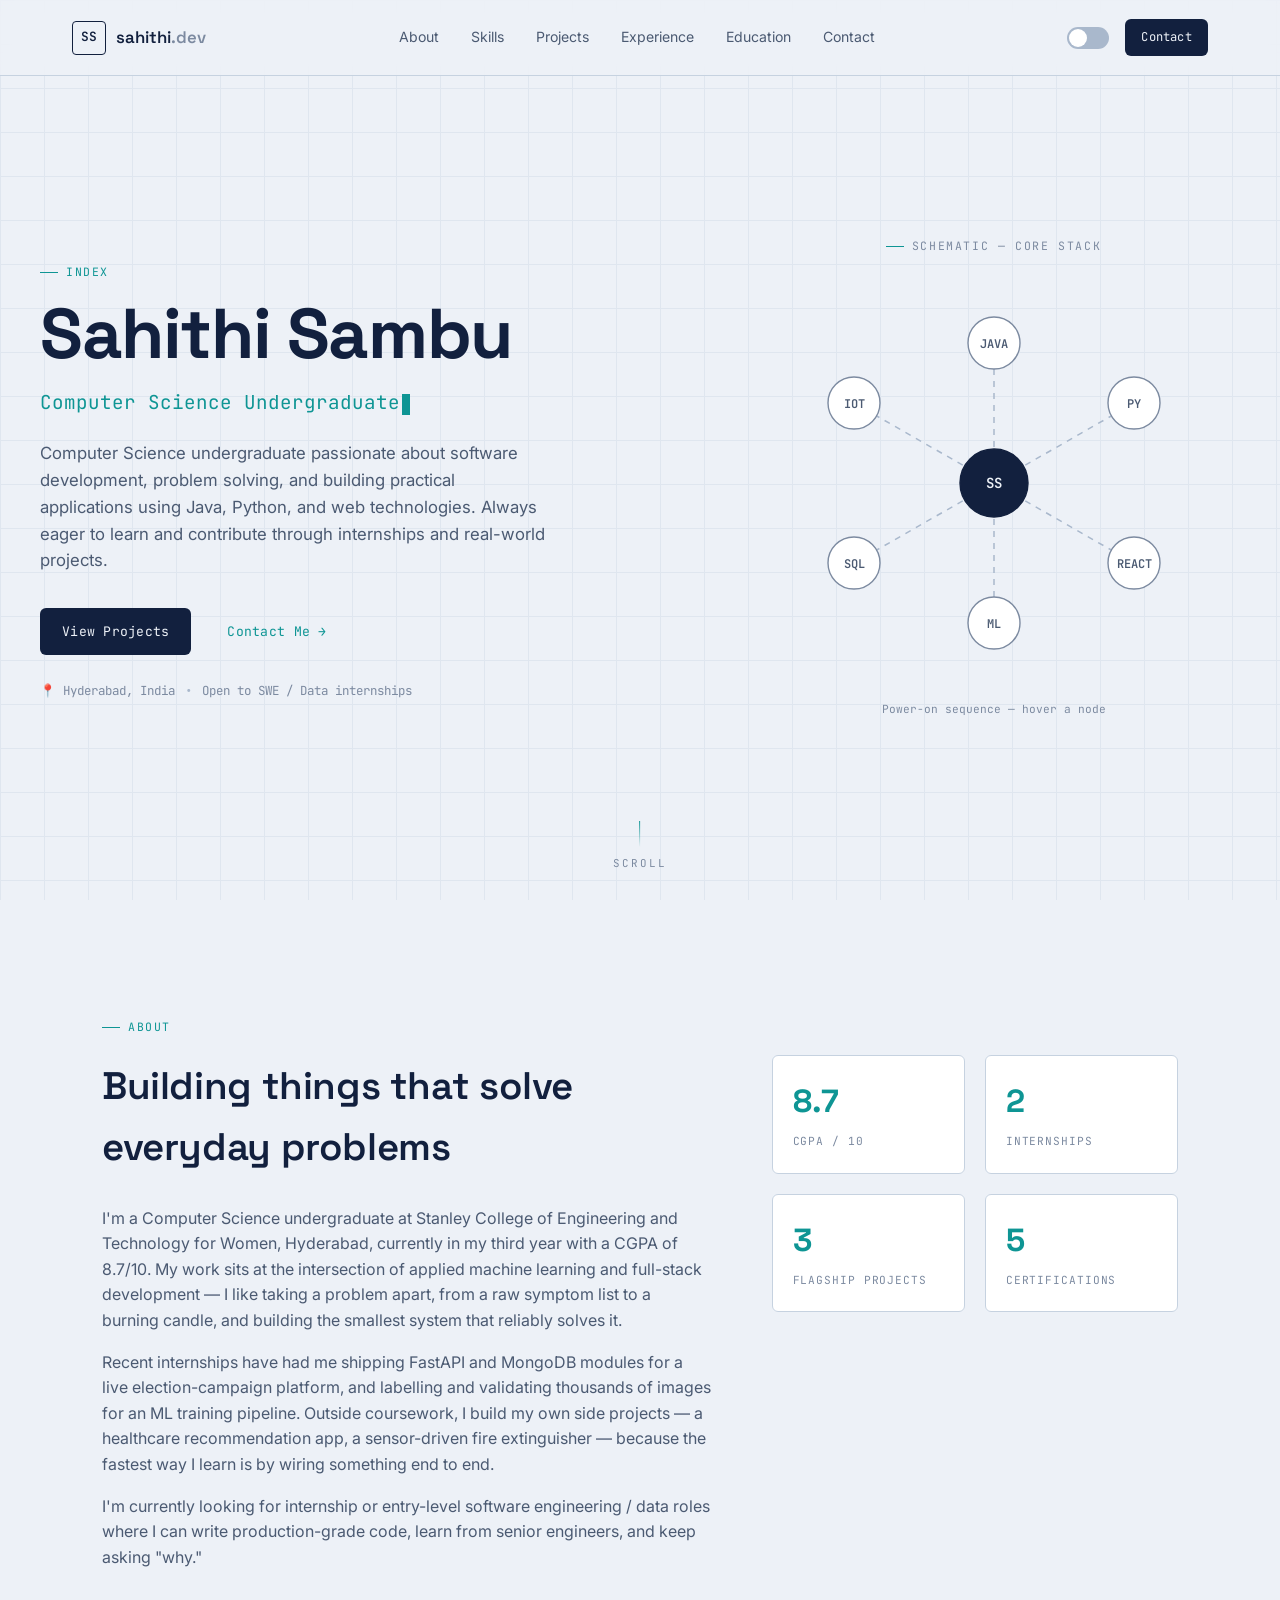
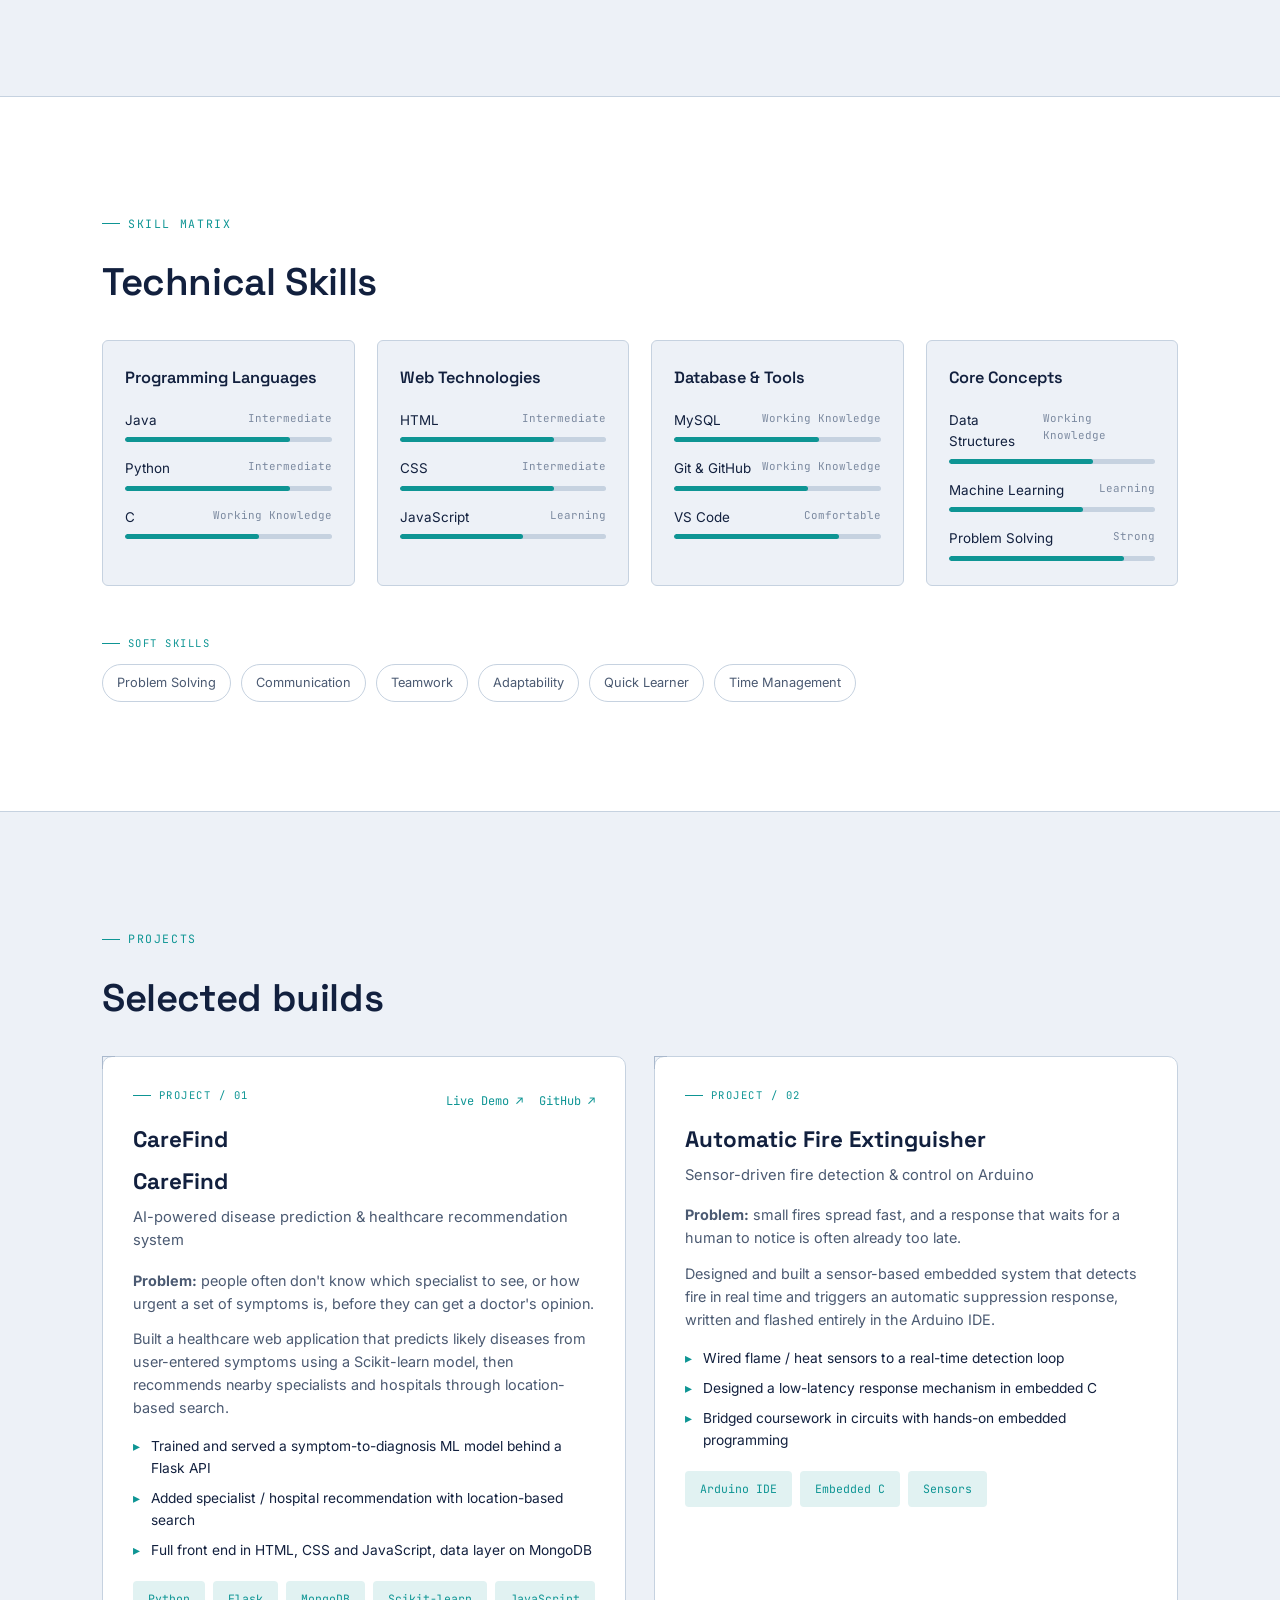
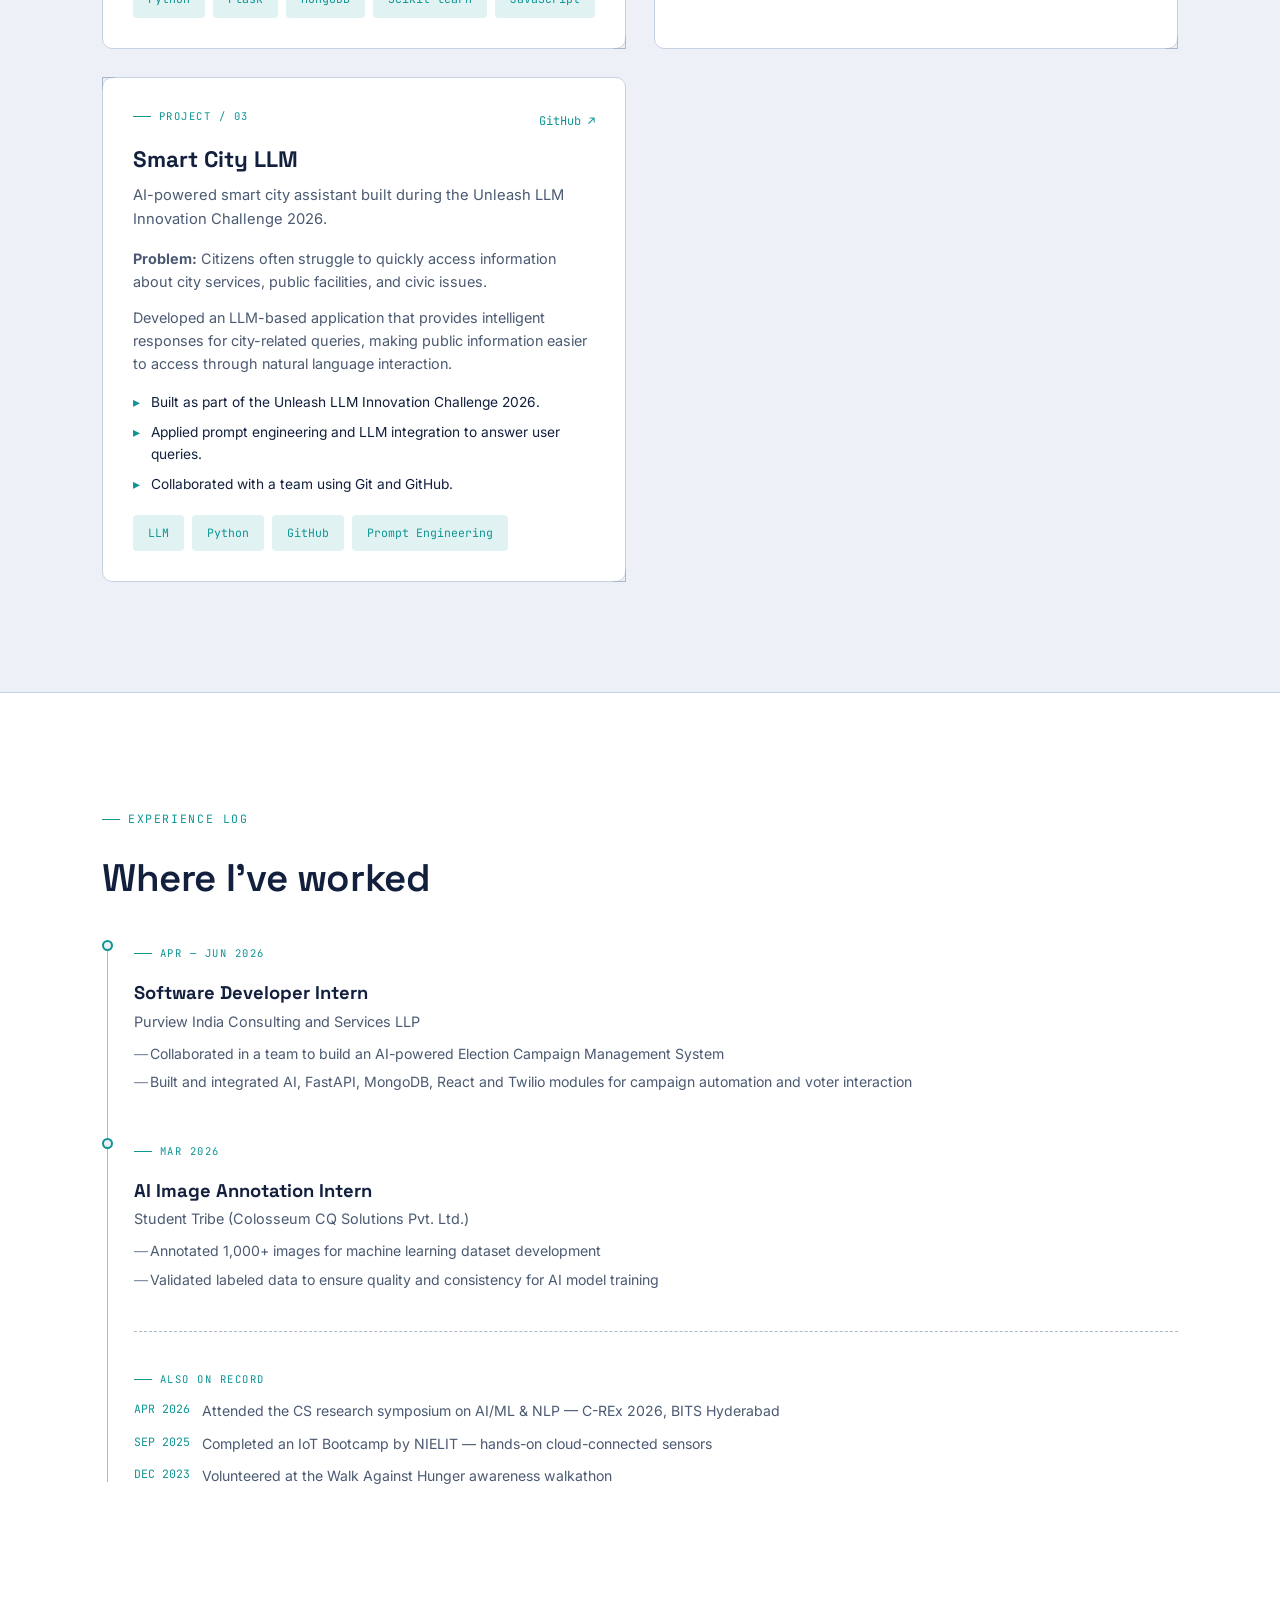
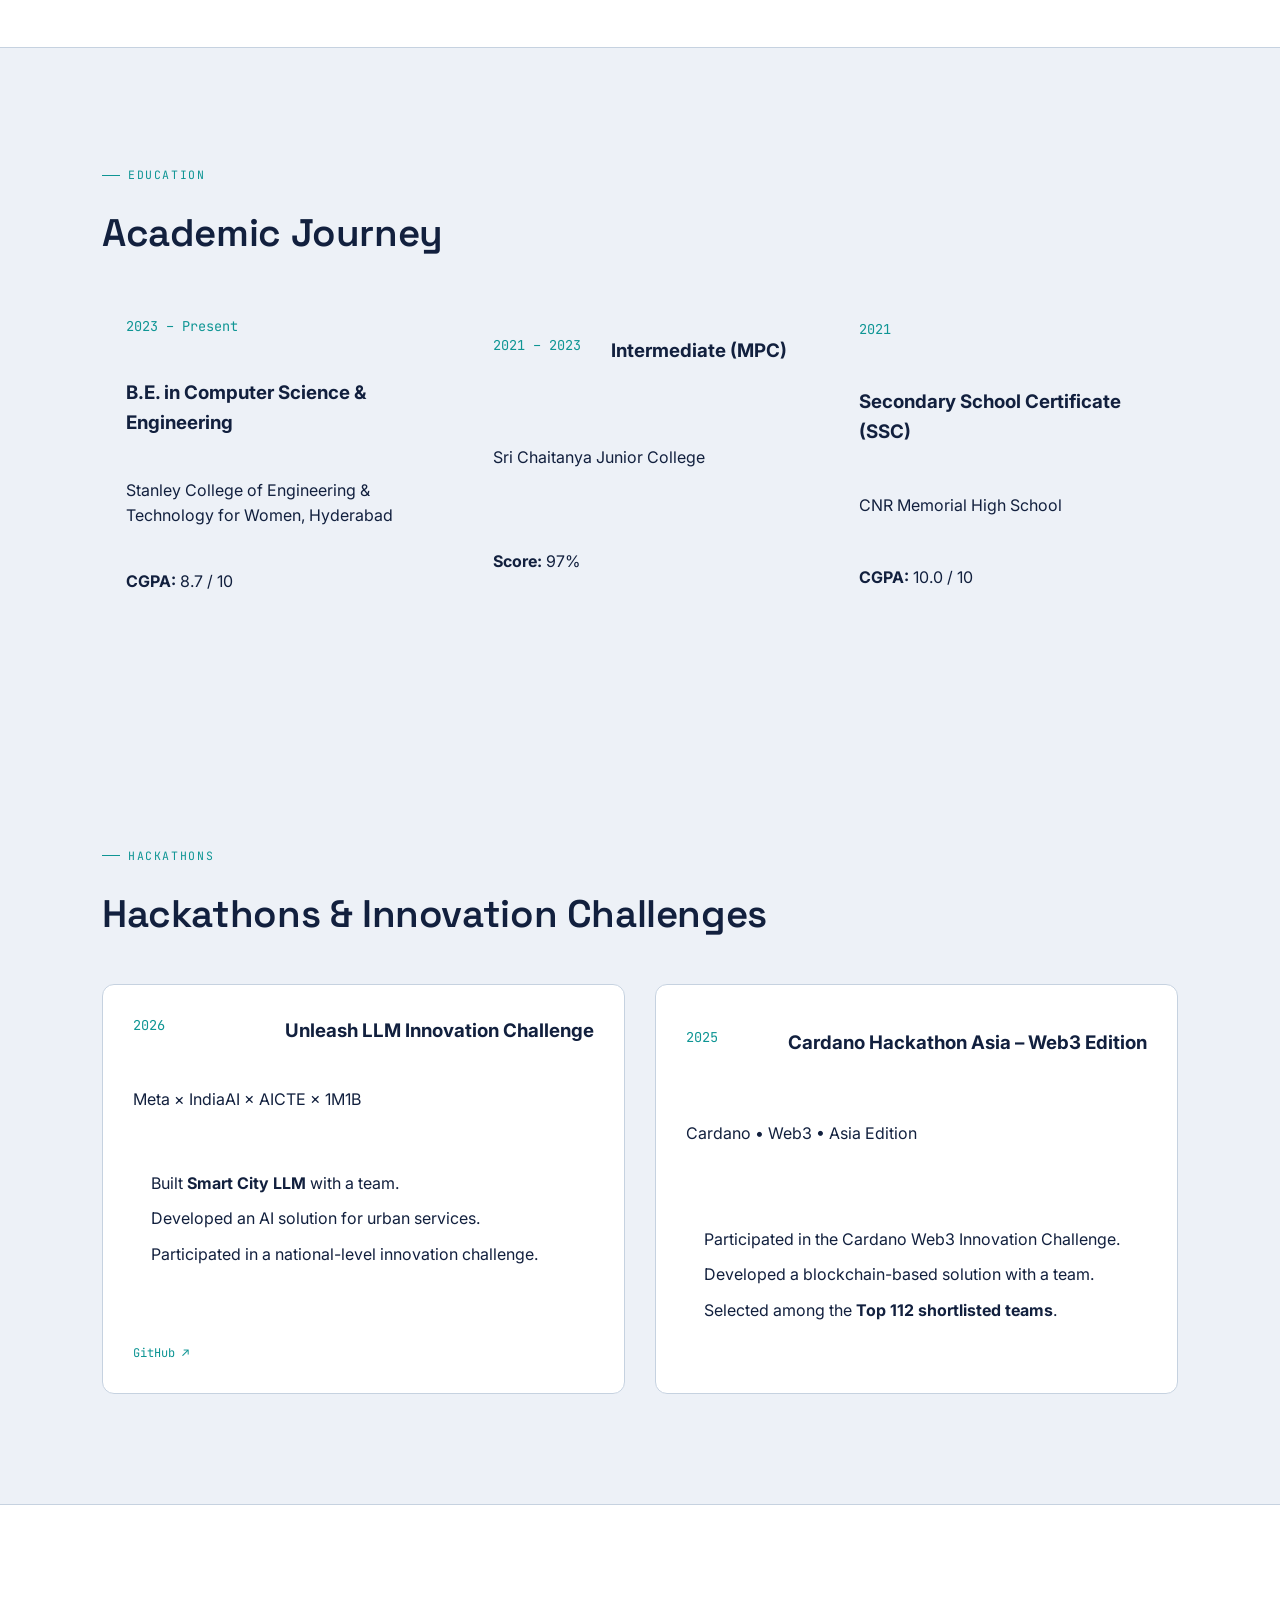
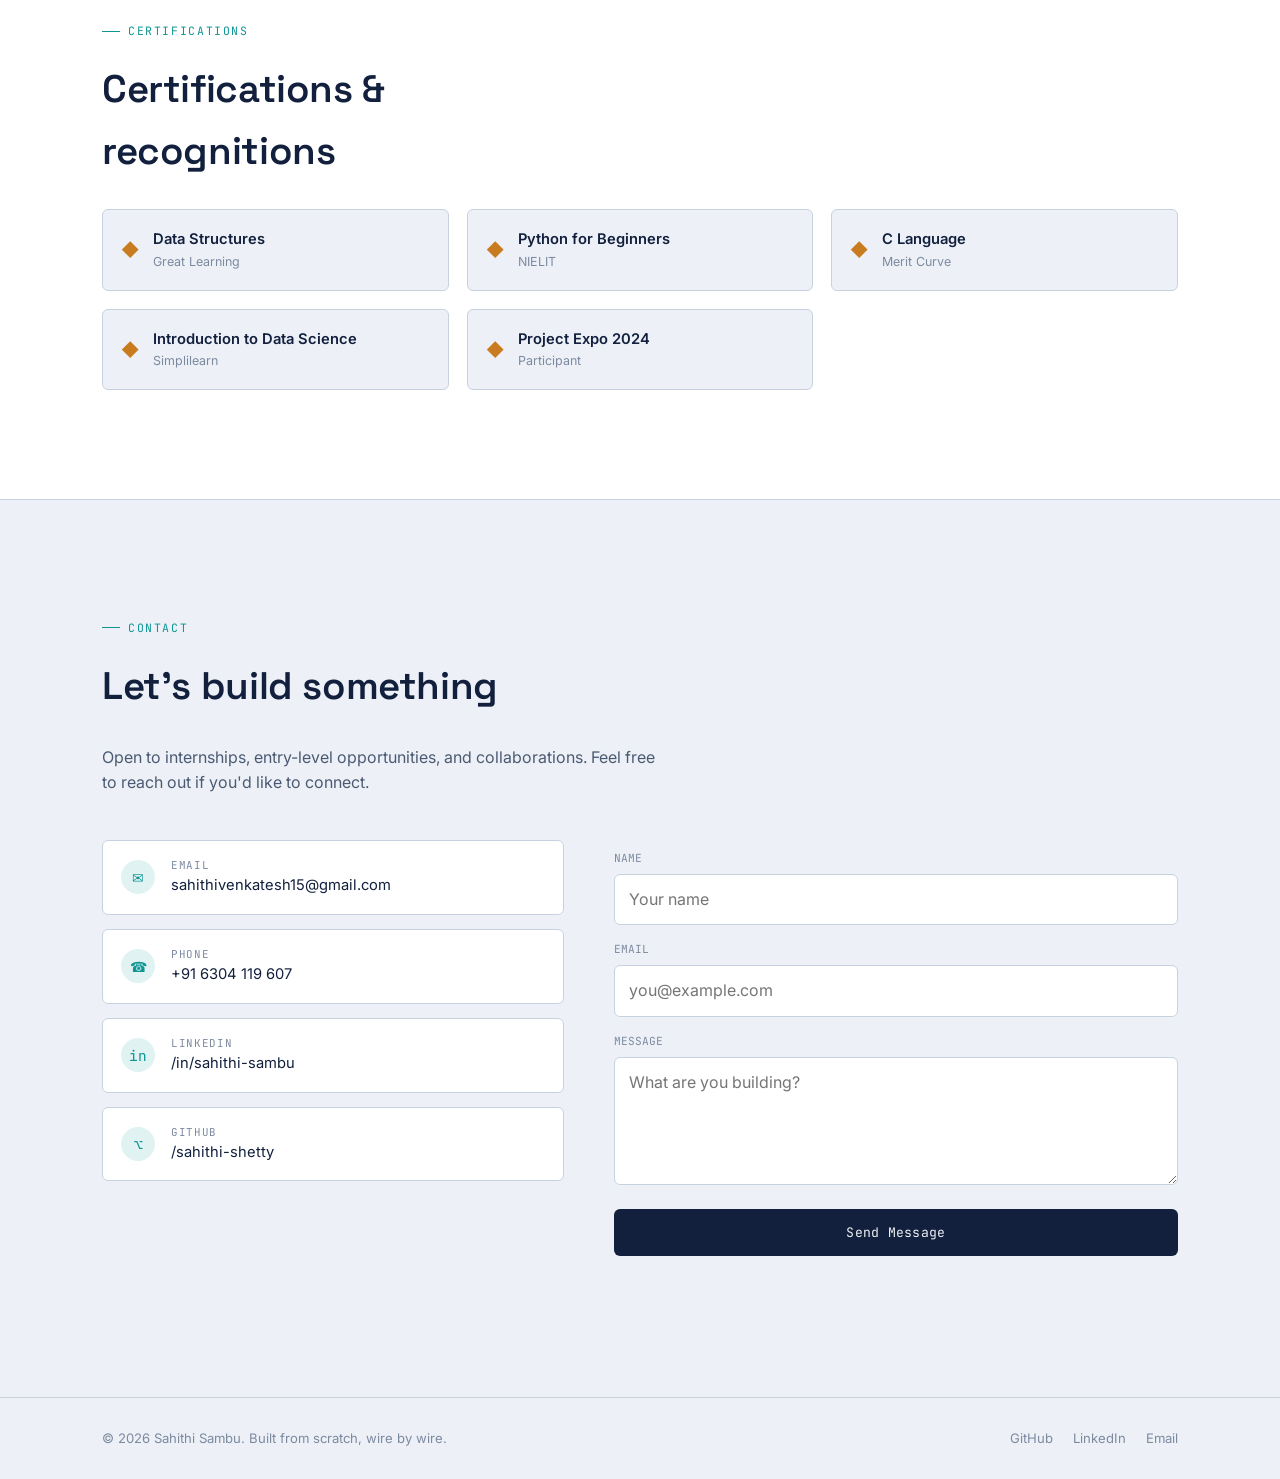
==== commit fcec925d: "Update software developer internship" ====
--- a/index.html
+++ b/index.html
@@ -56,7 +56,7 @@
   <section class="hero" id="hero">
     <div class="hero-inner">
       <div class="hero-copy">
-        <p class="fig-label">FIG.00 — INDEX</p>
+        <p class="fig-label"> INDEX</p>
         <h1 class="hero-name">Sahithi&nbsp;Sambu</h1>
         <p class="hero-role">
           <span class="typed" id="typedRole"></span><span class="cursor" aria-hidden="true">&nbsp;</span>
@@ -111,7 +111,7 @@
   <!-- ===== ABOUT ===== -->
   <section class="section" id="about">
     <div class="section-inner">
-      <p class="fig-label">FIG.01 — ABOUT</p>
+      <p class="fig-label"> ABOUT</p>
       <div class="about-grid">
         <div class="about-copy">
           <h2 class="section-title">Building things that solve everyday problems</h2>
@@ -159,7 +159,7 @@
   <!-- ===== SKILLS ===== -->
   <section class="section section-alt" id="skills">
   <div class="section-inner">
-    <p class="fig-label">FIG.02 — SKILL MATRIX</p>
+    <p class="fig-label"> SKILL MATRIX</p>
     <h2 class="section-title">Technical Skills</h2>
 
     <div class="skills-grid">
@@ -304,7 +304,7 @@
   <!-- ===== PROJECTS ===== -->
   <section class="section" id="projects">
     <div class="section-inner">
-      <p class="fig-label">FIG.03 — PROJECTS</p>
+      <p class="fig-label">PROJECTS</p>
       <h2 class="section-title">Selected builds</h2>
       <div class="project-grid">
 
@@ -420,7 +420,7 @@
   <!-- ===== EXPERIENCE ===== -->
   <section class="section section-alt" id="experience">
     <div class="section-inner">
-      <p class="fig-label">FIG.04 — EXPERIENCE LOG</p>
+      <p class="fig-label">EXPERIENCE LOG</p>
       <h2 class="section-title">Where I've worked</h2>
 
       <div class="timeline">
@@ -428,7 +428,7 @@
           <div class="timeline-dot"></div>
           <div class="timeline-content">
             <span class="fig-label small">APR — JUN 2026</span>
-            <h3>AI Intern</h3>
+            <h3>Software Developer Intern</h3>
             <p class="timeline-org">Purview India Consulting and Services LLP</p>
             <ul>
               <li>Collaborated in a team to build an AI-powered Election Campaign Management System</li>
@@ -466,7 +466,7 @@
   <!-- ===== EDUCATION ===== -->
   <section class="section" id="education">
   <div class="section-inner">
-    <p class="fig-label">FIG.05 — EDUCATION</p>
+    <p class="fig-label"> EDUCATION</p>
     <h2 class="section-title">Academic Journey</h2>
 
     <div class="education-grid">
@@ -505,7 +505,7 @@
  <!-- ===== HACKATHONS ===== -->
 <section class="section" id="hackathons">
   <div class="section-inner">
-    <p class="fig-label">FIG.06 — HACKATHONS</p>
+    <p class="fig-label"> HACKATHONS</p>
 
     <h2 class="section-title">Hackathons & Innovation Challenges</h2>
 
@@ -557,7 +557,7 @@
   <!-- ===== CERTIFICATIONS ===== -->
   <section class="section section-alt" id="certifications">
     <div class="section-inner">
-      <p class="fig-label">FIG.06 — CERTIFICATIONS</p>
+      <p class="fig-label"> CERTIFICATIONS</p>
       <h2 class="section-title">Certifications &amp; recognitions</h2>
       <div class="cert-grid">
         <div class="cert-badge"><span class="cert-icon">◆</span><div><h4>Data Structures</h4><p>Great Learning</p></div></div>
@@ -572,7 +572,7 @@
   <!-- ===== CONTACT ===== -->
   <section class="section contact-section" id="contact">
     <div class="section-inner">
-      <p class="fig-label">FIG.07 — CONTACT</p>
+      <p class="fig-label"> CONTACT</p>
       <h2 class="section-title">Let's build something</h2>
       <p class="contact-intro">
         Open to internships, entry-level opportunities, and collaborations. Feel free to reach out if you'd like to connect.
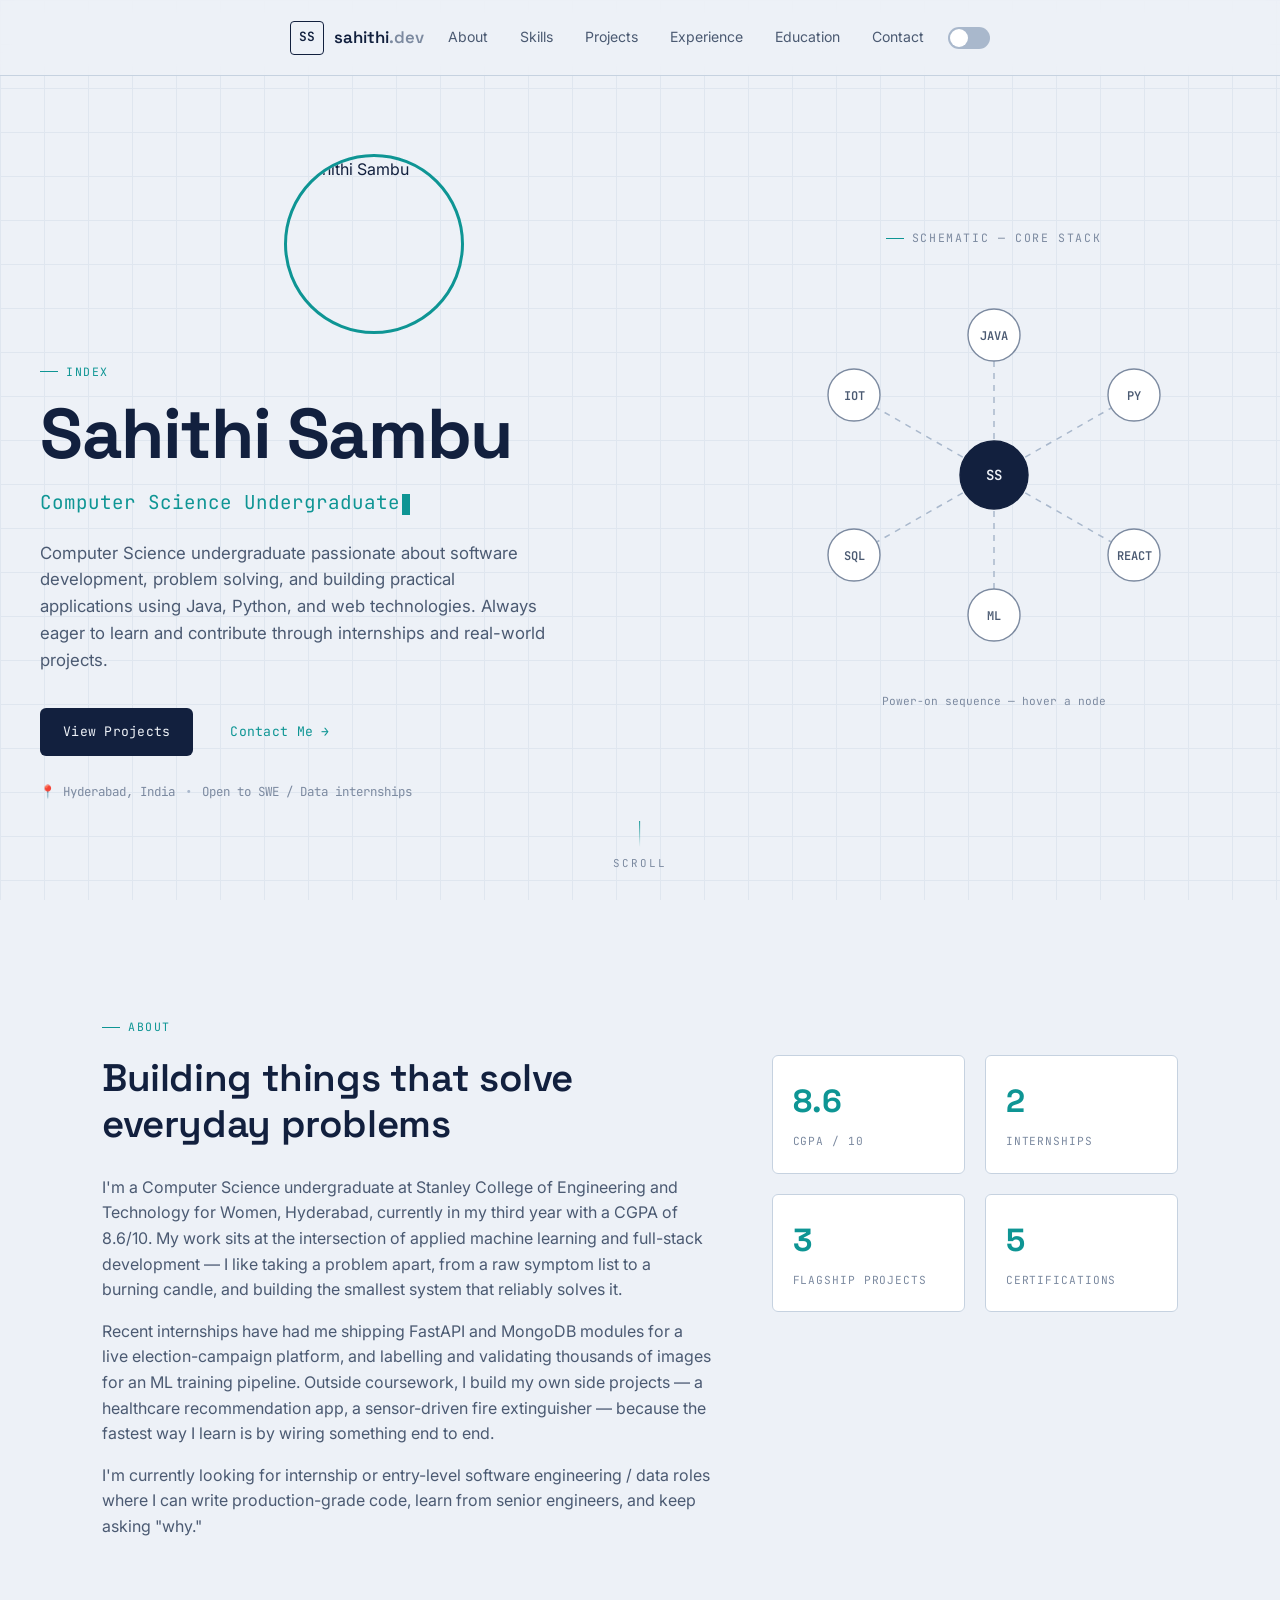
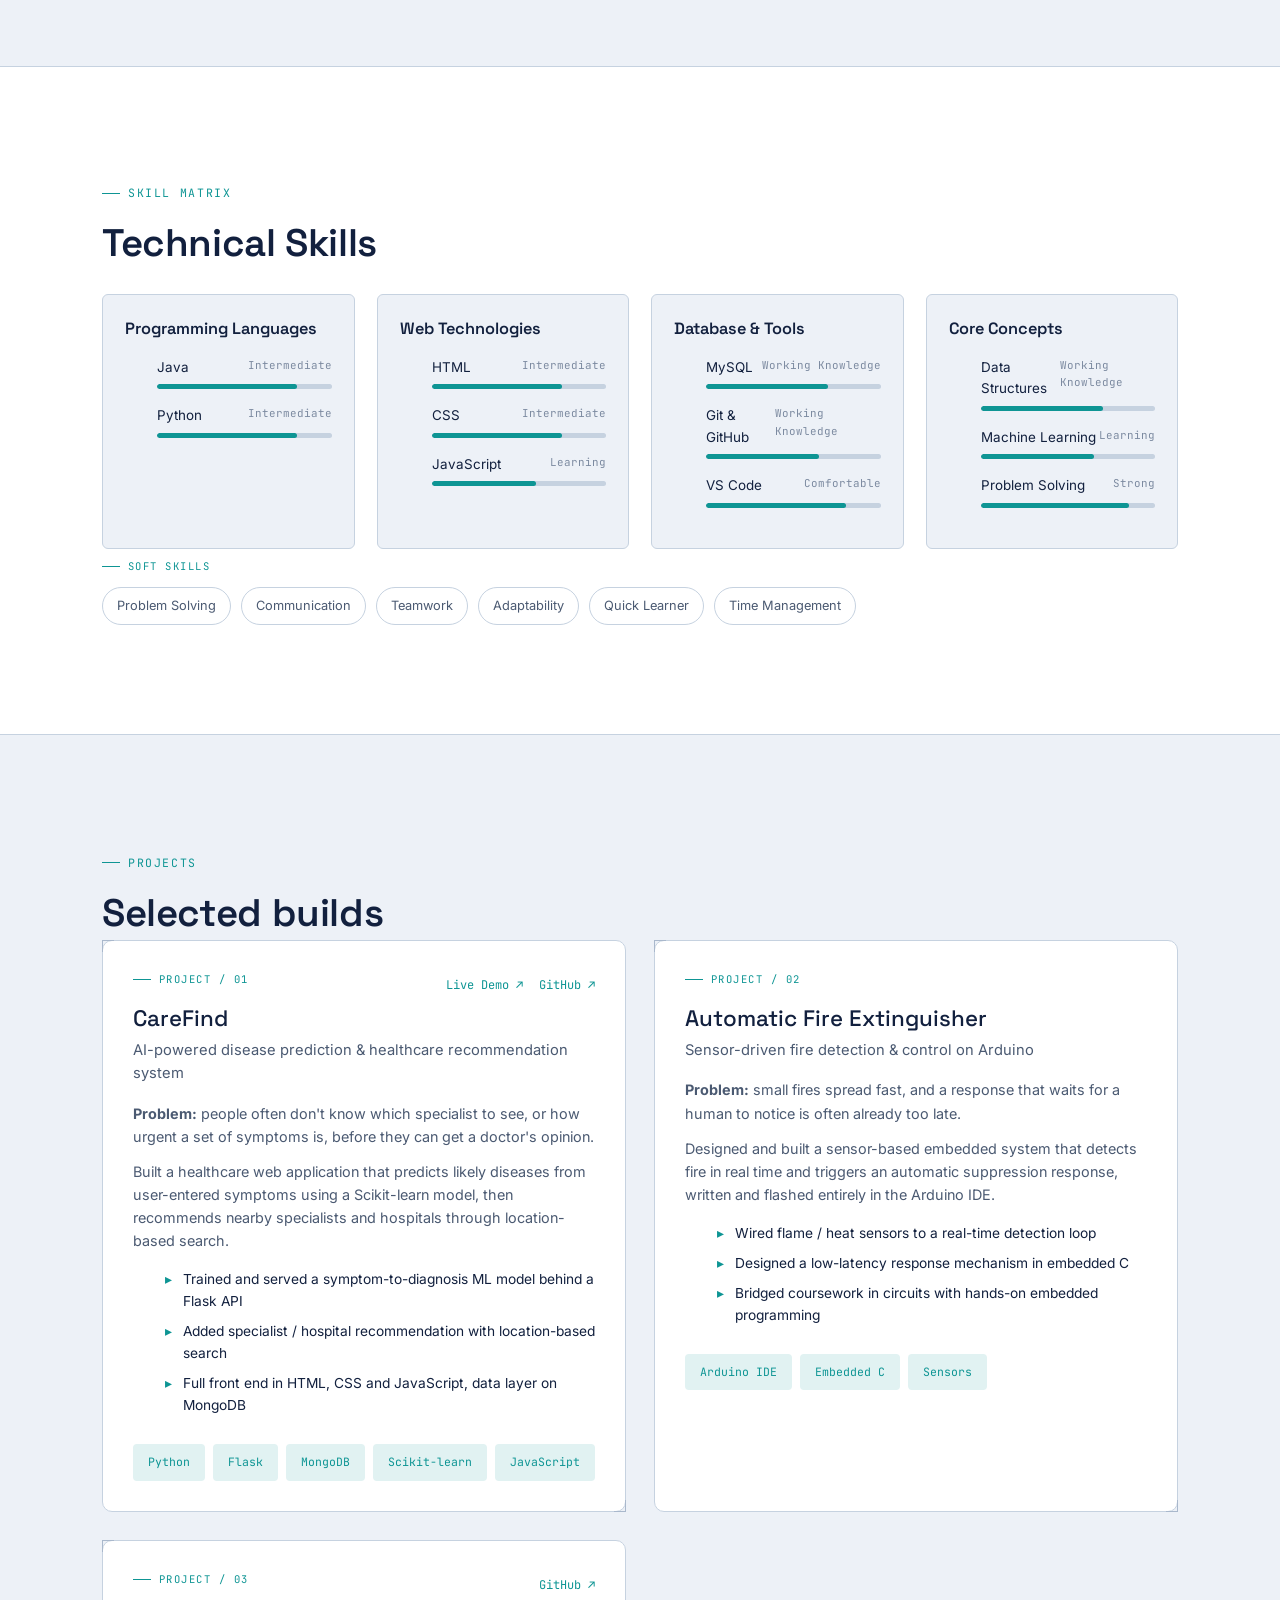
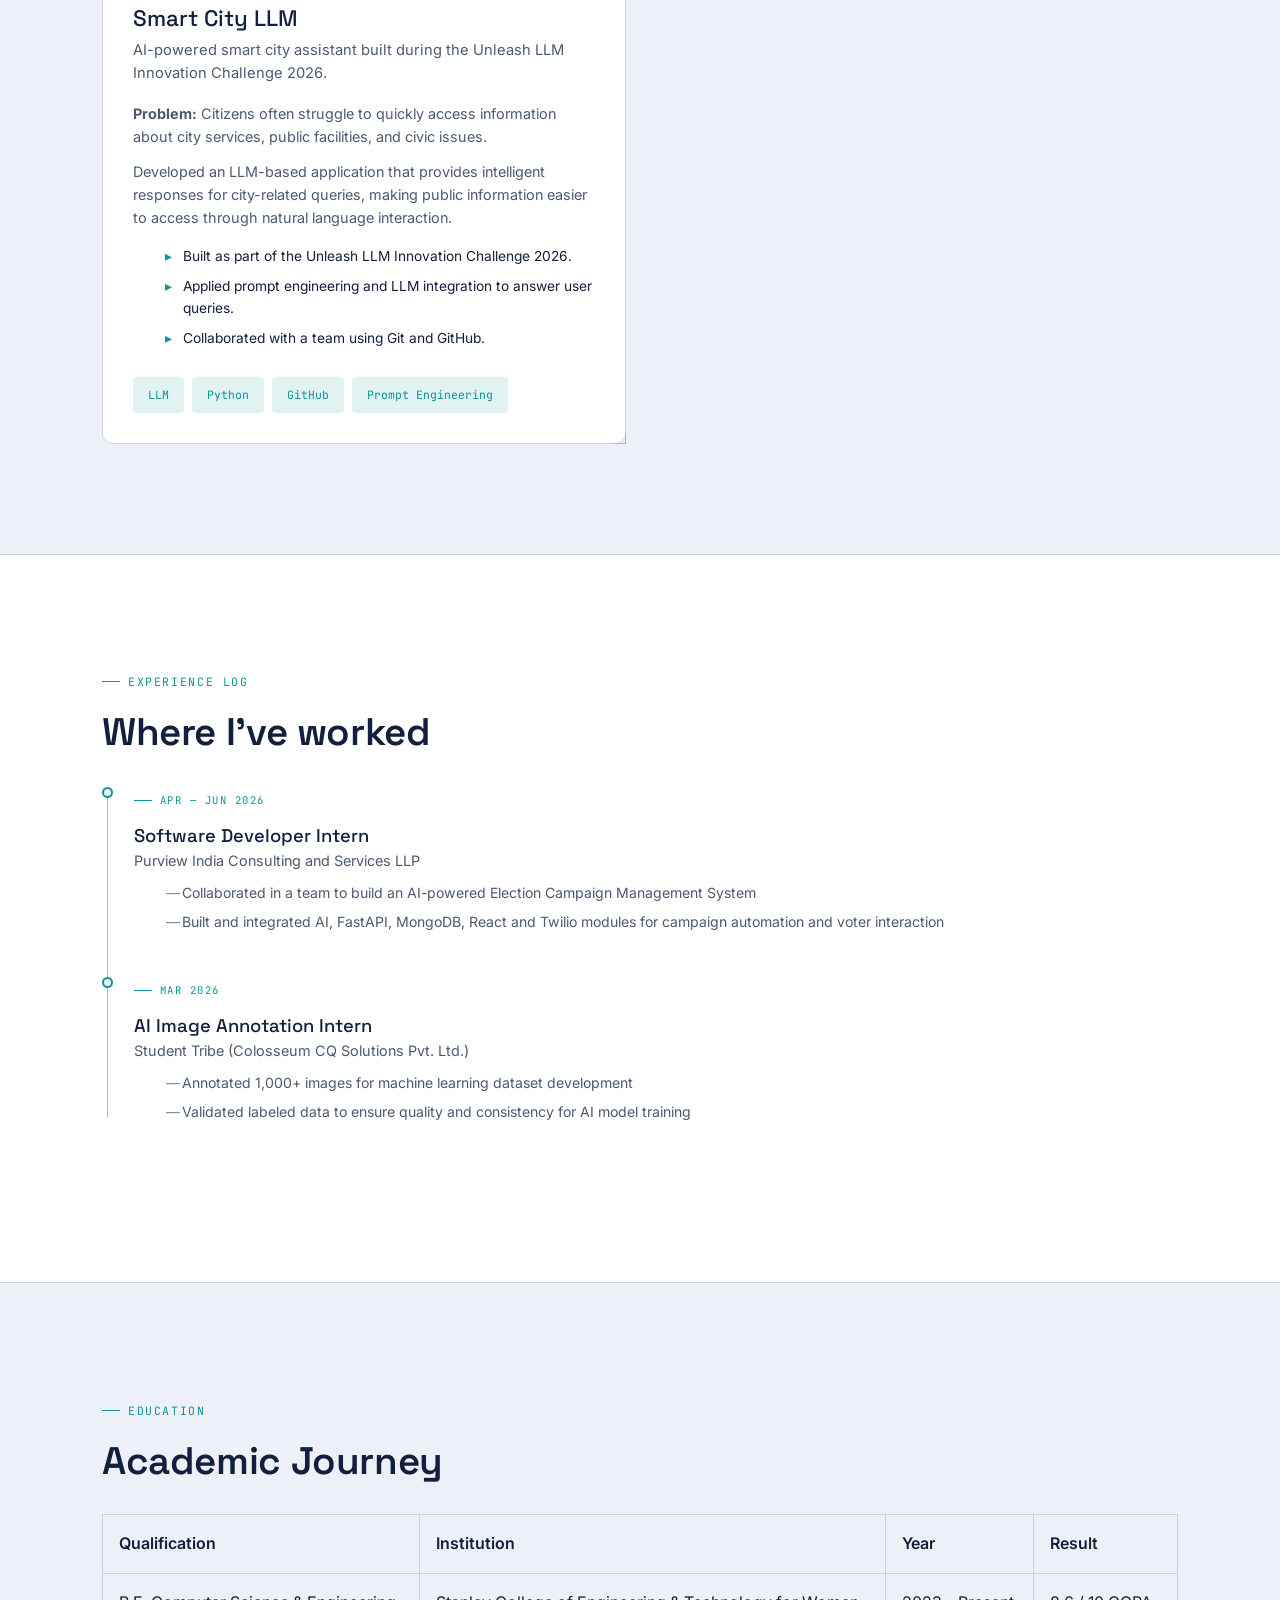
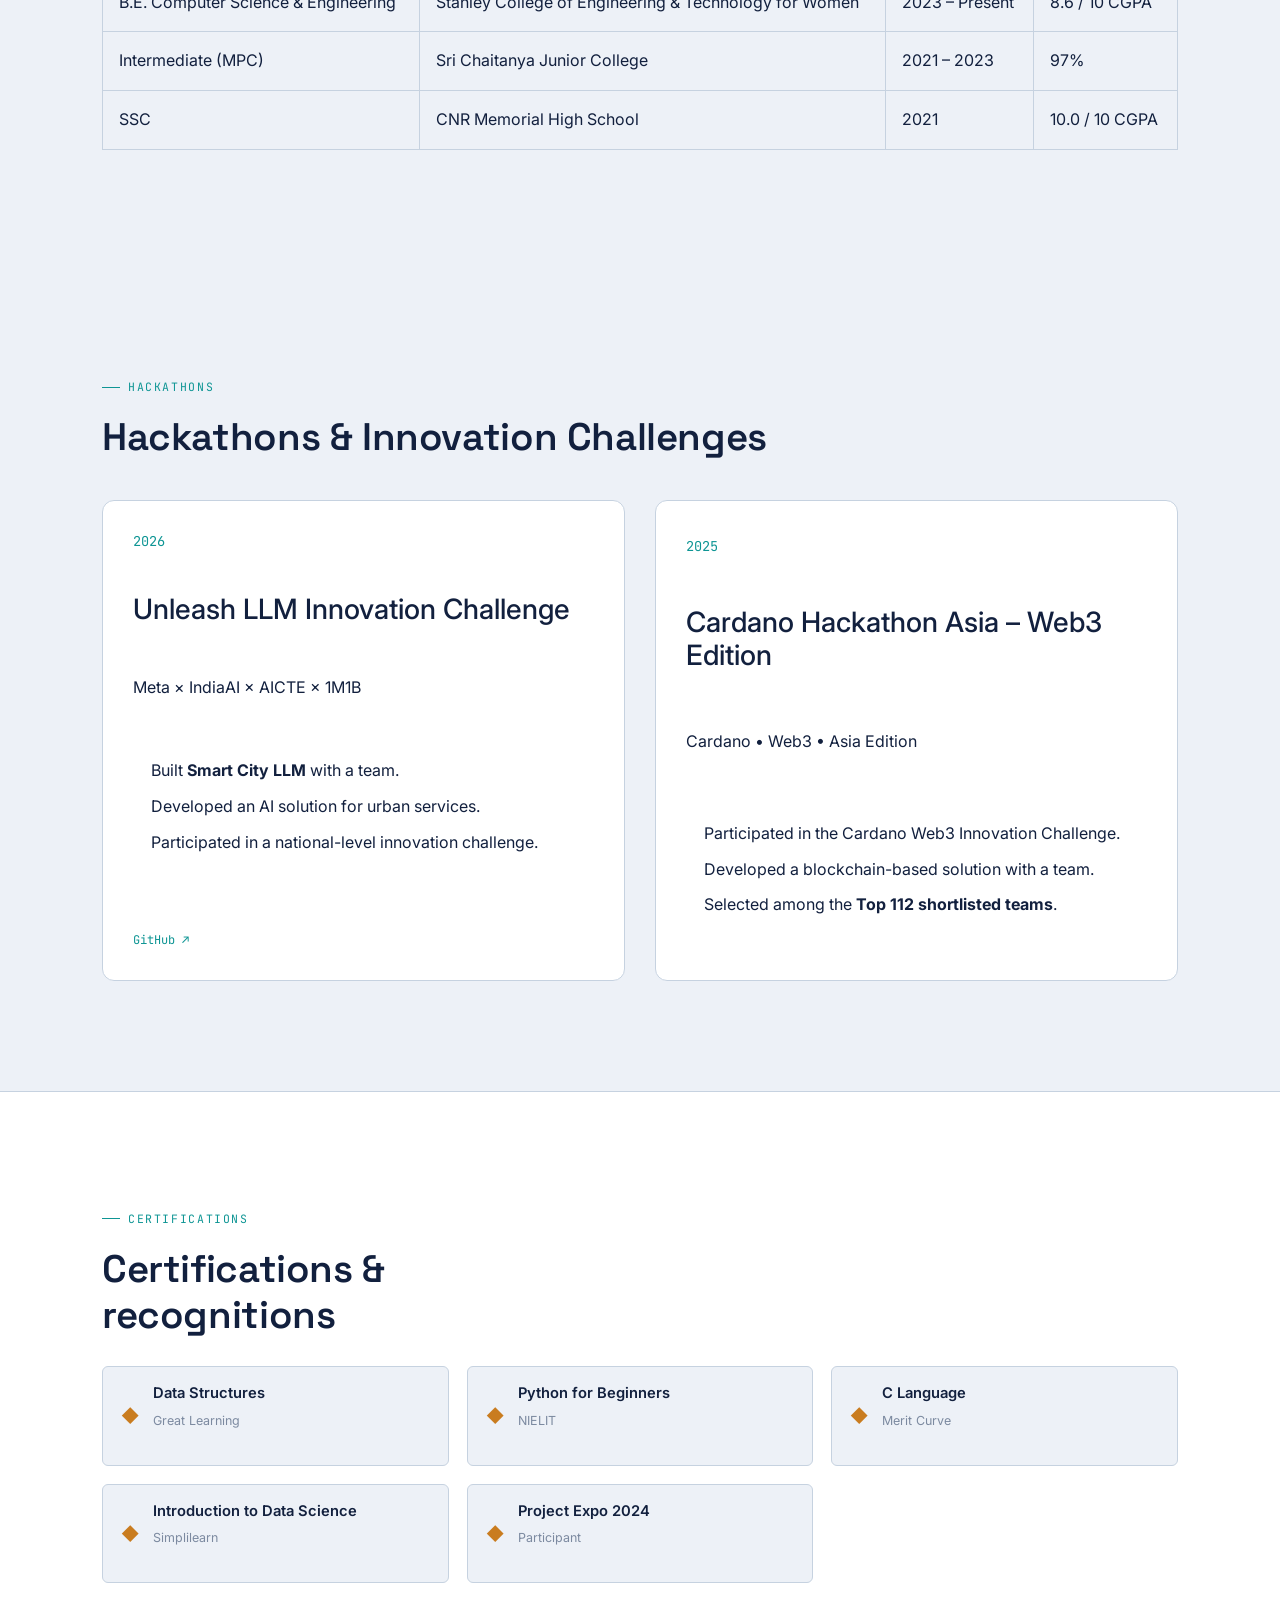
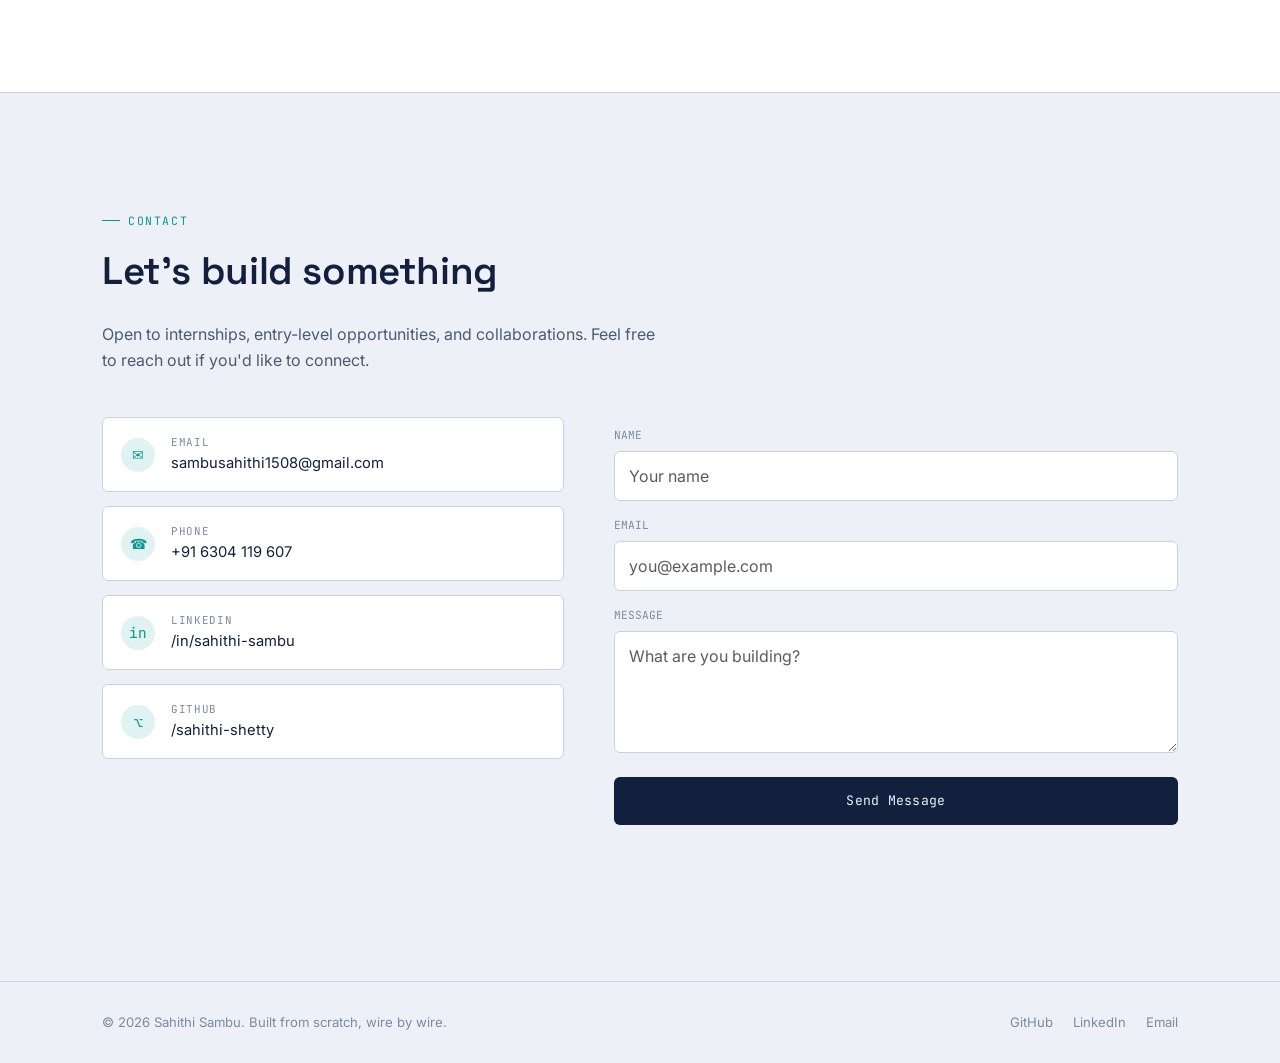
==== commit a1942573: "Addition of bootstrapping" ====
--- a/index.html
+++ b/index.html
@@ -14,6 +14,10 @@
 <link rel="preconnect" href="https://fonts.googleapis.com">
 <link rel="preconnect" href="https://fonts.gstatic.com" crossorigin>
 <link href="https://fonts.googleapis.com/css2?family=Space+Grotesk:wght@400;500;600;700&family=Inter:wght@400;500;600&family=JetBrains+Mono:wght@400;500;600&display=swap" rel="stylesheet">
+<link
+  href="https://cdn.jsdelivr.net/npm/bootstrap@5.3.3/dist/css/bootstrap.min.css"
+  rel="stylesheet"
+>
 <link rel="stylesheet" href="style.css">
 </head>
 <body data-theme="light">
@@ -22,7 +26,7 @@
 <div class="blueprint-grid" aria-hidden="true"></div>
 
 <!-- ===== NAV ===== -->
-<header class="nav" id="nav">
+<header class="nav navbar" id="nav">
   <div class="nav-inner">
     <a href="#top" class="logo" aria-label="Sahithi Sambu — home">
       <span class="logo-mark">SS</span>
@@ -42,7 +46,6 @@
       <button class="theme-toggle" id="themeToggle" aria-label="Toggle dark mode" title="Toggle theme">
         <span class="switch-track"><span class="switch-thumb"></span></span>
       </button>
-      <a href="#contact" class="btn btn-small btn-solid">Contact</a>
       <button class="hamburger" id="hamburger" aria-label="Open menu" aria-expanded="false">
         <span></span><span></span><span></span>
       </button>
@@ -56,6 +59,11 @@
   <section class="hero" id="hero">
     <div class="hero-inner">
       <div class="hero-copy">
+          <img
+    src="assets/sahithi.jpeg"
+    alt="Sahithi Sambu"
+    class="profile-photo"
+  >
         <p class="fig-label"> INDEX</p>
         <h1 class="hero-name">Sahithi&nbsp;Sambu</h1>
         <p class="hero-role">
@@ -117,7 +125,7 @@
           <h2 class="section-title">Building things that solve everyday problems</h2>
           <p>
             I'm a Computer Science undergraduate at Stanley College of Engineering and Technology
-            for Women, Hyderabad, currently in my third year with a CGPA of 8.7/10. My work sits at
+            for Women, Hyderabad, currently in my third year with a CGPA of 8.6/10. My work sits at
             the intersection of applied machine learning and full-stack development — I like taking
             a problem apart, from a raw symptom list to a burning candle, and building the smallest
             system that reliably solves it.
@@ -136,7 +144,7 @@
         </div>
         <div class="about-readouts">
           <div class="readout">
-            <span class="readout-value" data-count="8.7" data-decimal="true">0.0</span>
+            <span class="readout-value" data-count="8.6" data-decimal="true">0.0</span>
             <span class="readout-label">CGPA / 10</span>
           </div>
           <div class="readout">
@@ -184,13 +192,6 @@
             <div class="meter"><div class="meter-fill" style="--w:80%"></div></div>
           </li>
 
-          <li>
-            <div class="meter-row">
-              <span>C</span>
-              <span class="meter-level">Working Knowledge</span>
-            </div>
-            <div class="meter"><div class="meter-fill" style="--w:65%"></div></div>
-          </li>
         </ul>
       </div>
 
@@ -306,9 +307,9 @@
     <div class="section-inner">
       <p class="fig-label">PROJECTS</p>
       <h2 class="section-title">Selected builds</h2>
-      <div class="project-grid">
-
-        <article class="project-card">
+      <div class="project-grid row g-4">
+
+        <article class="project-card card col-12 col-md-6">
           <div class="project-card-top">
     <span class="fig-label small">PROJECT / 01</span>
 
@@ -322,8 +323,6 @@
         </a>
     </div>
 </div> <!-- THIS WAS MISSING -->
-
-<h3>CareFind</h3>
           <h3>CareFind</h3>
           <p class="project-sub">AI-powered disease prediction &amp; healthcare recommendation system</p>
           <p class="project-problem">
@@ -347,7 +346,7 @@
           </div>
         </article>
 
-        <article class="project-card">
+        <article class="project-card card col-12 col-md-6">
           <div class="project-card-top">
             <span class="fig-label small">PROJECT / 02</span>
             <div class="project-links">
@@ -374,7 +373,7 @@
             <span class="chip mono">Sensors</span>
           </div>
         </article>
-        <article class="project-card">
+        <article class="project-card card col-12 col-md-6">
   <div class="project-card-top">
     <span class="fig-label small">PROJECT / 03</span>
 
@@ -449,17 +448,6 @@
             </ul>
           </div>
         </div>
-
-        
-
-      <div class="activity-log">
-        <span class="fig-label small">ALSO ON RECORD</span>
-        <ul class="activity-list">
-          <li><span class="mono-date">APR 2026</span> Attended the CS research symposium on AI/ML &amp; NLP — C-REx 2026, BITS Hyderabad</li>
-          <li><span class="mono-date">SEP 2025</span> Completed an IoT Bootcamp by NIELIT — hands-on cloud-connected sensors</li>
-          <li><span class="mono-date">DEC 2023</span> Volunteered at the Walk Against Hunger awareness walkathon</li>
-        </ul>
-      </div>
     </div>
   </section>
 
@@ -471,32 +459,43 @@
 
     <div class="education-grid">
 
-      <article class="edu-card">
-        <span class="edu-year">2023 – Present</span>
-        <h3>B.E. in Computer Science & Engineering</h3>
-        <p class="edu-school">
-          Stanley College of Engineering & Technology for Women, Hyderabad
-        </p>
-        <p><strong>CGPA:</strong> 8.7 / 10</p>
-      </article>
-
-      <article class="edu-card">
-        <span class="edu-year">2021 – 2023</span>
-        <h3>Intermediate (MPC)</h3>
-        <p class="edu-school">
-          Sri Chaitanya Junior College
-        </p>
-        <p><strong>Score:</strong> 97%</p>
-      </article>
-
-      <article class="edu-card">
-        <span class="edu-year">2021</span>
-        <h3>Secondary School Certificate (SSC)</h3>
-        <p class="edu-school">
-          CNR Memorial High School
-        </p>
-        <p><strong>CGPA:</strong> 10.0 / 10</p>
-      </article>
+    
+      <!-- Education Table -->
+<div class="table-responsive mt-5">
+  <table class="table table-bordered table-hover align-middle">
+    <thead>
+      <tr>
+        <th scope="col">Qualification</th>
+        <th scope="col">Institution</th>
+        <th scope="col">Year</th>
+        <th scope="col">Result</th>
+      </tr>
+    </thead>
+
+    <tbody>
+      <tr>
+        <td>B.E. Computer Science & Engineering</td>
+        <td>Stanley College of Engineering & Technology for Women</td>
+        <td>2023 – Present</td>
+        <td>8.6 / 10 CGPA</td>
+      </tr>
+
+      <tr>
+        <td>Intermediate (MPC)</td>
+        <td>Sri Chaitanya Junior College</td>
+        <td>2021 – 2023</td>
+        <td>97%</td>
+      </tr>
+
+      <tr>
+        <td>SSC</td>
+        <td>CNR Memorial High School</td>
+        <td>2021</td>
+        <td>10.0 / 10 CGPA</td>
+      </tr>
+    </tbody>
+  </table>
+</div>
 
     </div>
   </div>
@@ -580,9 +579,9 @@
 
       <div class="contact-grid">
         <div class="contact-links">
-          <a class="contact-link" href="mailto:sahithivenkatesh15@gmail.com">
+          <a class="contact-link" href="mailto:sambusahithi1508@gmail.com">
             <span class="contact-icon">✉</span>
-            <span><span class="contact-label">Email</span><span class="contact-value">sahithivenkatesh15@gmail.com</span></span>
+            <span><span class="contact-label">Email</span><span class="contact-value">sambusahithi1508@gmail.com</span></span>
           </a>
           <a class="contact-link" href="tel:+916304119607">
             <span class="contact-icon">☎</span>
@@ -599,15 +598,47 @@
         </div>
 
         <form class="contact-form" id="contactForm">
-          <label for="cf-name">Name</label>
-          <input type="text" id="cf-name" name="name" required placeholder="Your name">
-          <label for="cf-email">Email</label>
-          <input type="email" id="cf-email" name="email" required placeholder="you@example.com">
-          <label for="cf-message">Message</label>
-          <textarea id="cf-message" name="message" rows="4" required placeholder="What are you building?"></textarea>
-          <button type="submit" class="btn btn-solid full-width">Send Message</button>
-          <p class="form-note" id="formNote"></p>
-        </form>
+
+  <label for="cf-name">Name</label>
+  <input
+    type="text"
+    id="cf-name"
+    name="name"
+    class="form-control"
+    required
+    placeholder="Your name"
+  >
+
+  <label for="cf-email">Email</label>
+  <input
+    type="email"
+    id="cf-email"
+    name="email"
+    class="form-control"
+    required
+    placeholder="you@example.com"
+  >
+
+  <label for="cf-message">Message</label>
+  <textarea
+    id="cf-message"
+    name="message"
+    class="form-control"
+    rows="4"
+    required
+    placeholder="What are you building?"
+  ></textarea>
+
+  <button
+    type="submit"
+    class="btn btn-solid full-width"
+  >
+    Send Message
+  </button>
+
+  <p class="form-note" id="formNote"></p>
+
+</form>
       </div>
     </div>
   </section>
@@ -620,13 +651,16 @@
     <div class="footer-social">
       <a href="https://github.com/sahithi-shetty" target="_blank" rel="noopener" aria-label="GitHub">GitHub</a>
       <a href="https://linkedin.com/in/sahithi-sambu" target="_blank" rel="noopener" aria-label="LinkedIn">LinkedIn</a>
-      <a href="mailto:sahithivenkatesh15@gmail.com" aria-label="Email">Email</a>
+      <a href="mailto:sambusahithi1508@gmail.com" aria-label="Email">Email</a>
     </div>
   </div>
 </footer>
 
 <button class="scroll-top" id="scrollTop" aria-label="Scroll to top">↑</button>
-
+<!-- Bootstrap JavaScript -->
+<script
+  src="https://cdn.jsdelivr.net/npm/bootstrap@5.3.3/dist/js/bootstrap.bundle.min.js">
+</script>
 <script src="script.js"></script>
 </body>
 </html>
--- a/style.css
+++ b/style.css
@@ -246,9 +246,9 @@
   max-width: 1200px;
   margin: 0 auto;
   width: 100%;
-  display: grid;
-  grid-template-columns: 1.15fr 0.85fr;
-  gap: 40px;
+    display: grid;
+    grid-template-columns: 1fr;
+    gap: 40px;
   align-items: center;
 }
 .hero-name {
@@ -390,7 +390,23 @@
 /* ==========================================================================
    SKILLS
    ========================================================================== */
-.skills-grid { display: grid; grid-template-columns: repeat(4, 1fr); gap: 22px; margin-bottom: 40px; }
+.skills-grid {
+    display: grid;
+    grid-template-columns: 1fr;
+    gap: 22px;
+}
+
+@media (min-width: 768px) {
+    .skills-grid {
+        grid-template-columns: repeat(2, 1fr);
+    }
+}
+
+@media (min-width: 1024px) {
+    .skills-grid {
+        grid-template-columns: repeat(4, 1fr);
+    }
+}
 .skill-card {
   background: var(--paper);
   border: 1px solid var(--line);
@@ -441,7 +457,10 @@
 /* ==========================================================================
    PROJECTS
    ========================================================================== */
-.project-grid { display: grid; grid-template-columns: 1fr 1fr; gap: 28px; }
+.project-grid {
+    margin-left: 0;
+    margin-right: 0;
+}
 .project-card {
   background: var(--paper-alt);
   border: 1px solid var(--line);
@@ -776,4 +795,90 @@
     #hackathons .education-grid{
         grid-template-columns:1fr;
     }
+}
+/* Profile Photo */
+.profile-photo {
+    width: 180px;
+    height: 180px;
+    object-fit: cover;
+    border-radius: 50%;
+    border: 3px solid var(--accent);
+    display: block;
+    margin: 0 auto 20px;
+}
+/* Profile Photo */
+@media (min-width: 768px) {
+    .hero-inner {
+        grid-template-columns: 1.15fr 0.85fr;
+    }
+}
+/* ==========================================================================
+   EDUCATION TABLE - THEME STYLING
+   ========================================================================== */
+
+.education-grid {
+    display: block;
+}
+
+.education-grid .table-responsive {
+    width: 100%;
+    margin-top: 30px !important;
+}
+
+.education-grid table {
+    width: 100%;
+    margin-bottom: 0;
+    background: transparent !important;
+    color: var(--ink) !important;
+    border-color: var(--line) !important;
+}
+
+.education-grid table thead {
+    background: transparent !important;
+}
+
+.education-grid table th,
+.education-grid table td {
+    background: transparent !important;
+    color: var(--ink) !important;
+    border-color: var(--line) !important;
+    padding: 16px;
+}
+
+.education-grid table th {
+    font-weight: 600;
+}
+
+.education-grid table tbody tr:hover td {
+    background: var(--paper-alt) !important;
+}
+@media (max-width: 767px) {
+    .education-grid table {
+        min-width: 650px;
+    }
+
+    .education-grid .table-responsive {
+        overflow-x: auto;
+    }
+}
+/* Make Bootstrap project card titles visible */
+.project-card h3 {
+    color: var(--ink) !important;
+}
+/* Space between project cards */
+.project-grid {
+    display: grid;
+    grid-template-columns: repeat(2, minmax(0, 1fr));
+    gap: 28px;
+}
+
+.project-grid .project-card {
+    width: 100%;
+    margin: 0;
+}
+@media (max-width: 720px) {
+    .project-grid {
+        grid-template-columns: 1fr;
+        gap: 20px;
+    }
 }
